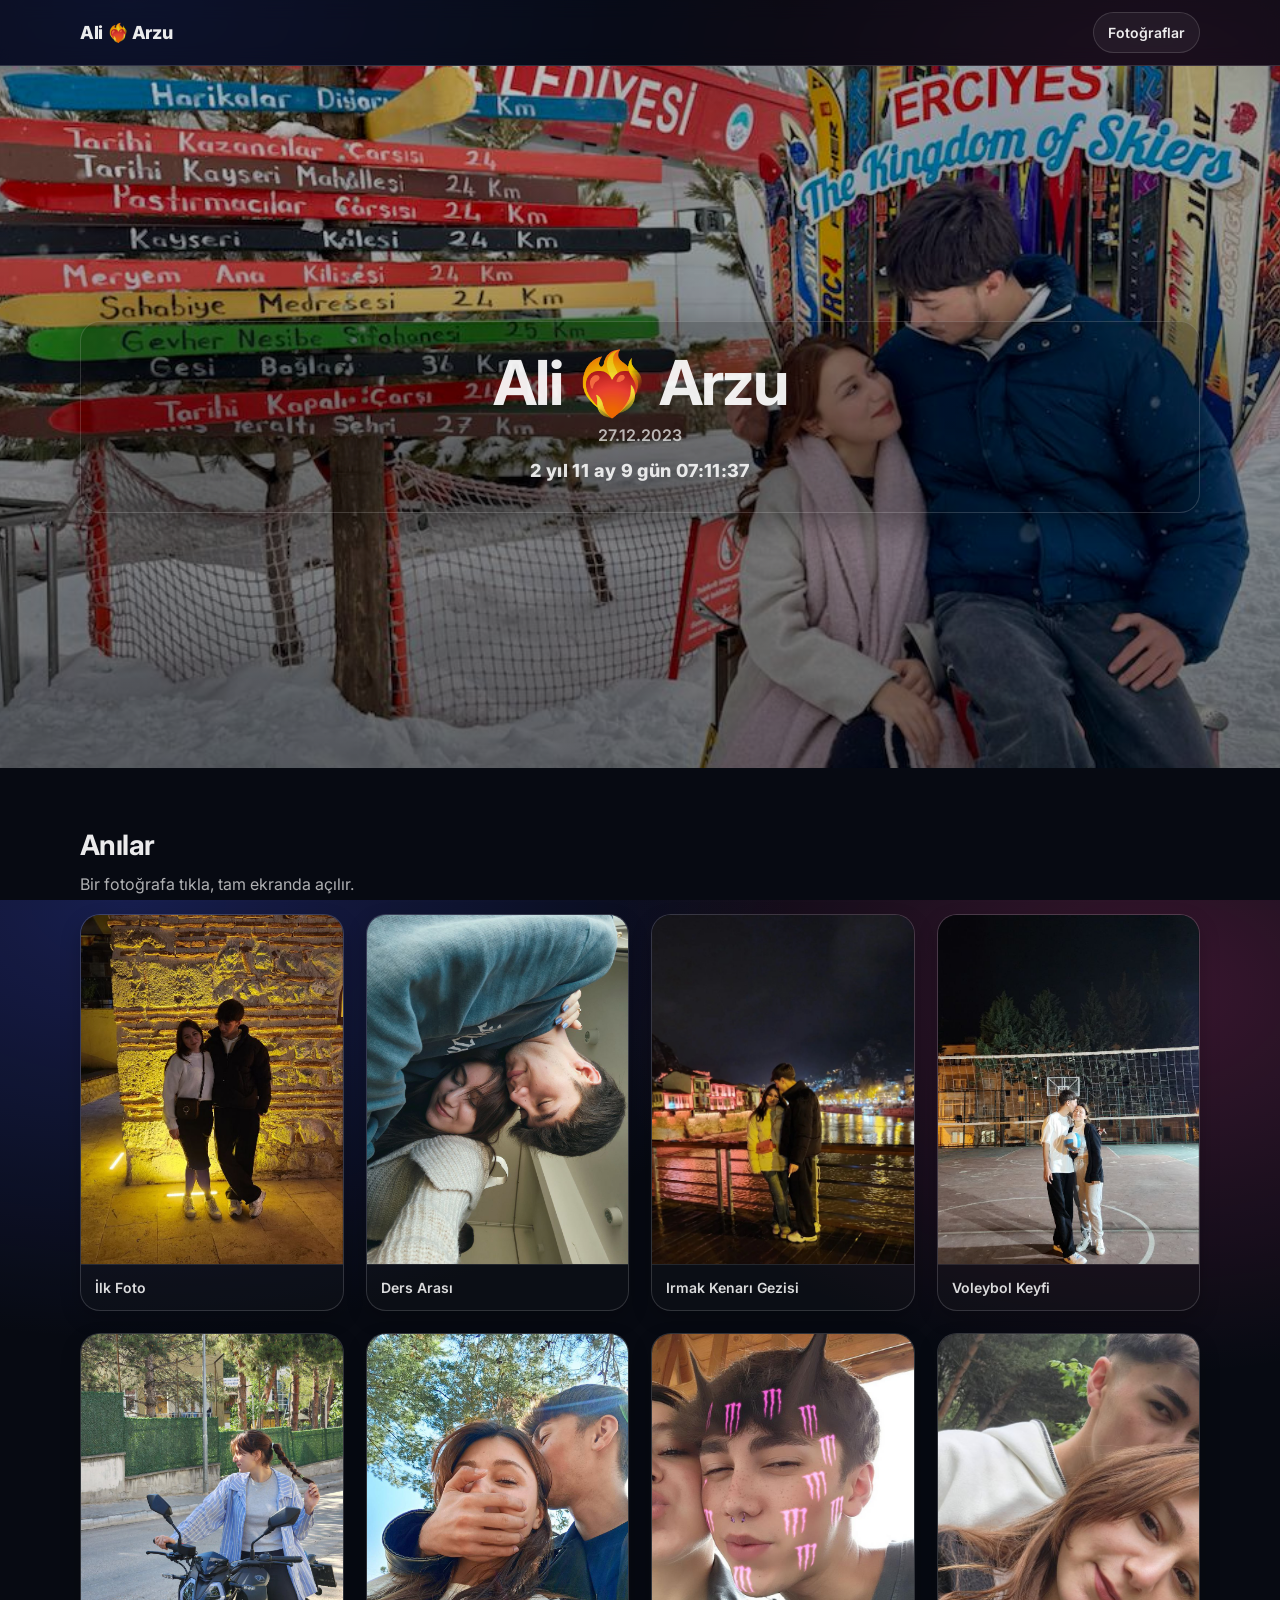
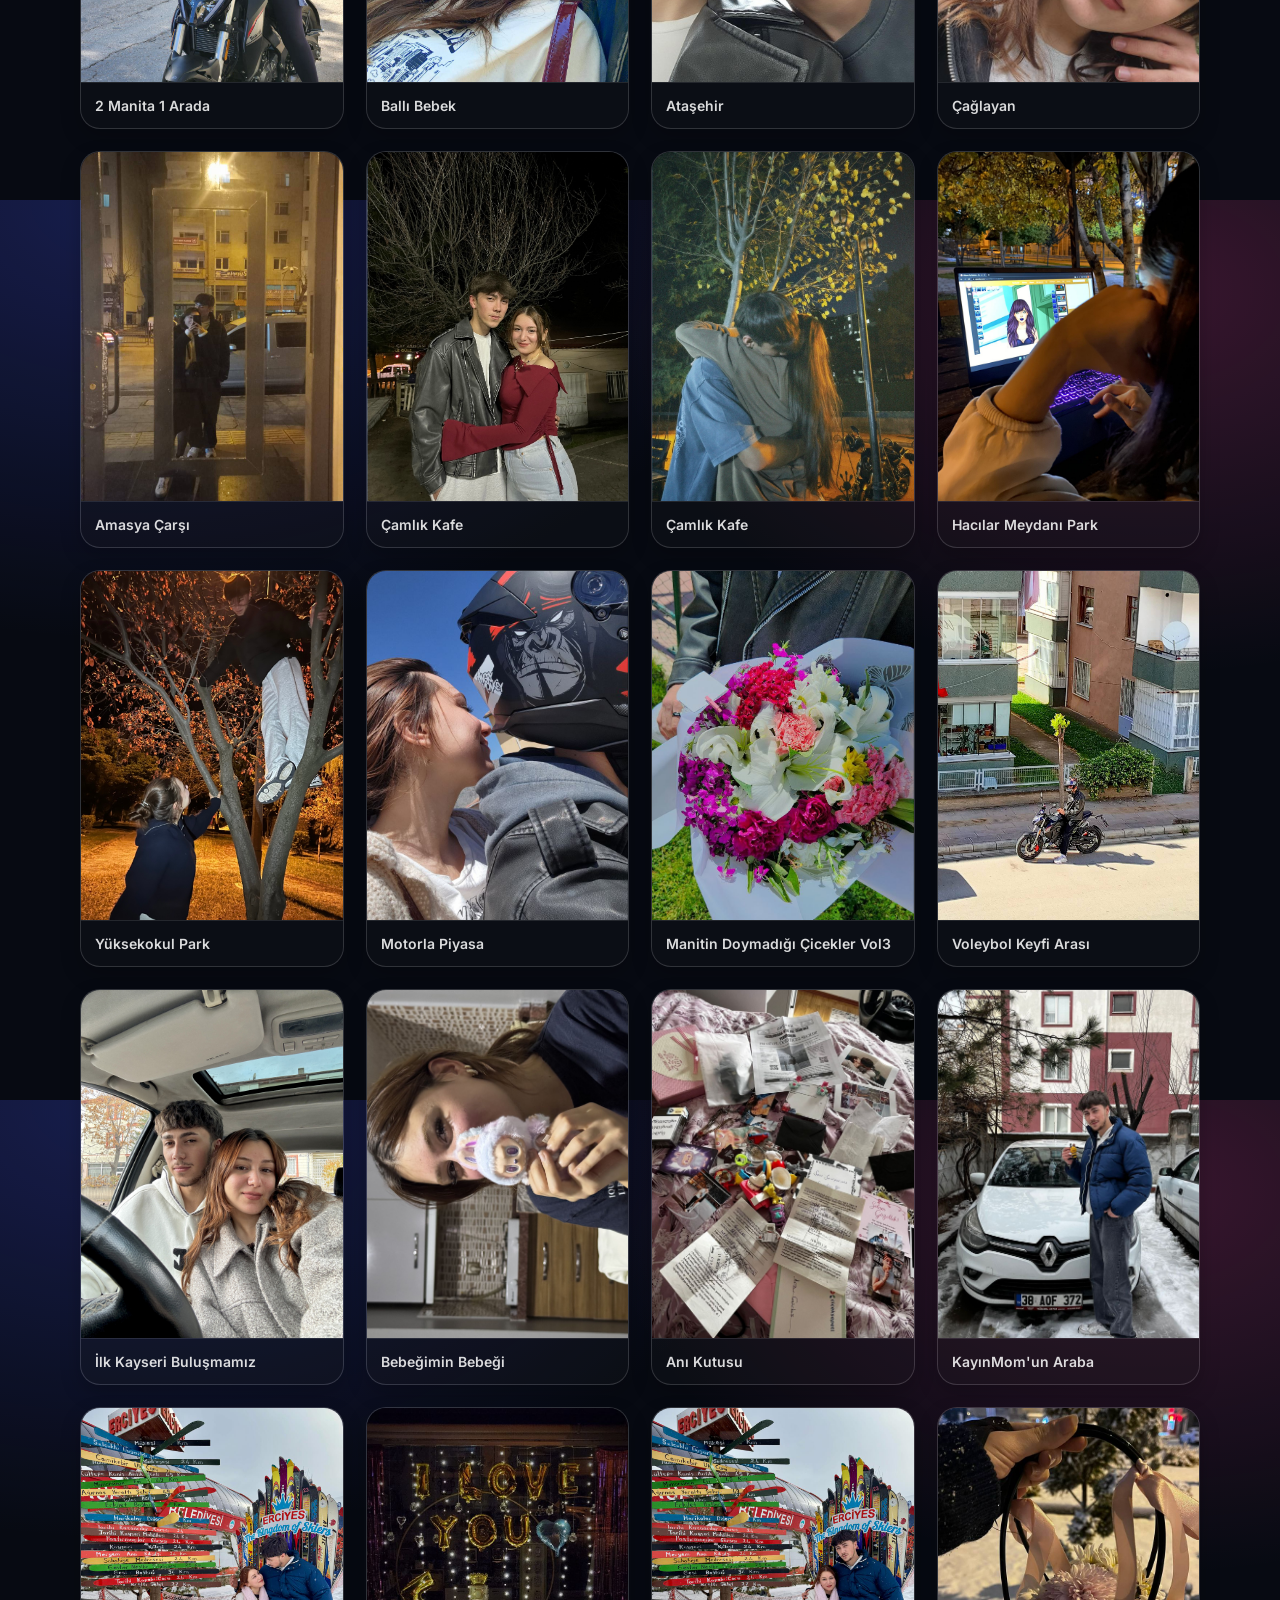
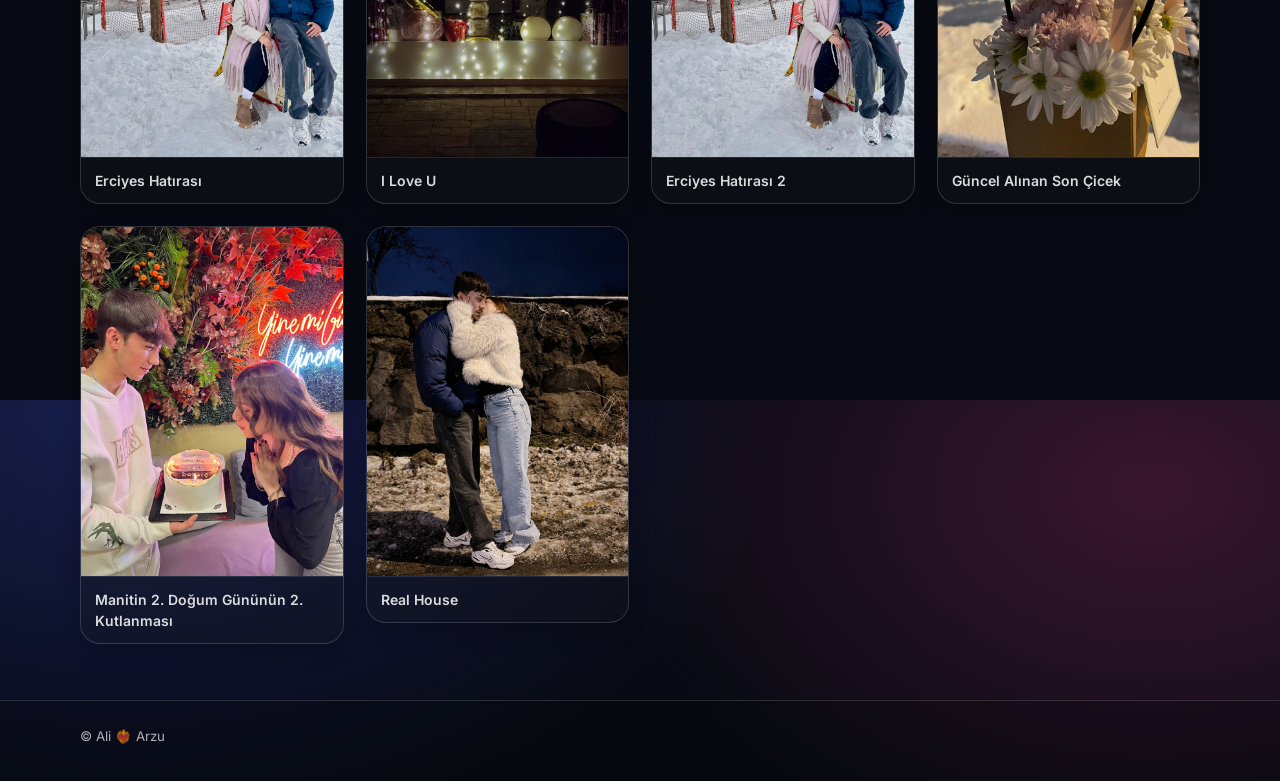
==== lara.html @ 317348fb "lara" ====
<!DOCTYPE html>
<html lang="tr">
<head>
  <meta charset="utf-8" />
  <meta name="viewport" content="width=device-width, initial-scale=1" />
  <title>Lara</title>

  <meta name="description" content="27.12.2023" />
  <meta property="og:title" content="Ali - Arzu" />
  <meta property="og:description" content="27.12.2023" />
  <meta property="og:image" content="images/photo_2026-01-2701.18.22.jpeg" />
  <meta property="og:url" content="aliarzu.github.io/lara" />
  <meta property="og:type" content="website" />
  <meta name="theme-color" content="#0b0f1a" />

  <link rel="preconnect" href="https://fonts.googleapis.com">
  <link rel="preconnect" href="https://fonts.gstatic.com" crossorigin>
  <link href="https://fonts.googleapis.com/css2?family=Inter:wght@400;600;800&display=swap" rel="stylesheet">
  <link rel="stylesheet" href="styles.css" />
</head>

<body>
  <header class="site-header">
    <div class="container header-inner">
      <div class="brand">Ali ❤️‍🔥 Arzu</div>
      <a class="chip" href="#gallery">Fotoğraflar</a>
    </div>
  </header>

  <main>
    <section class="hero" aria-label="Kapak">
      <div class="container hero-inner">
        <h1>Ali ❤️‍🔥 Arzu</h1>
        <p class="sub">27.12.2023</p>
        <p class="counter" id="loveCounter" aria-live="polite">Yükleniyor…</p>
      </div>
    </section>

    <section class="section" id="gallery" aria-label="Galeri">
      <div class="container">
        <h2 class="section-title">Anılar</h2>
        <p class="section-desc">Bir fotoğrafa tıkla, tam ekranda açılır.</p>

        <div class="grid" role="list">
          
        <a class="card" href="#img-1">
          <figure>
            <img loading="lazy" src="images/foto.jpg" alt="İlk Foto">
            <figcaption>İlk Foto</figcaption>
          </figure>
        </a>
        <a class="card" href="#img-2">
          <figure>
            <img loading="lazy" src="images/photo_2024-05-14_13-28-35.jpg" alt="Ders Arası">
            <figcaption>Ders Arası</figcaption>
          </figure>
        </a>
        <a class="card" href="#img-3">
          <figure>
            <img loading="lazy" src="images/1bbd7ca6-e773-4f83-bb7b-7fad1573589c.JPG" alt="Irmak Kenarı Gezisi">
            <figcaption>Irmak Kenarı Gezisi</figcaption>
          </figure>
        </a>
        <a class="card" href="#img-4">
          <figure>
            <img loading="lazy" src="images/photo_2024-05-14_13-28-33.jpg" alt="Voleybol Keyfi">
            <figcaption>Voleybol Keyfi</figcaption>
          </figure>
        </a>
        <a class="card" href="#img-5">
          <figure>
            <img loading="lazy" src="images/photo_2024-05-14_13-28-31.jpg" alt="2 Manita 1 Arada">
            <figcaption>2 Manita 1 Arada</figcaption>
          </figure>
        </a>
        <a class="card" href="#img-6">
          <figure>
            <img loading="lazy" src="images/photo_2026-01-2701.24.24.jpeg" alt="Foto 6">
            <figcaption>Ballı Bebek</figcaption>
          </figure>
        </a>
        <a class="card" href="#img-7">
          <figure>
            <img loading="lazy" src="images/photo_2024-05-14_13-28-32.jpg" alt="Ataşehir">
            <figcaption>Ataşehir</figcaption>
          </figure>
        </a>
        <a class="card" href="#img-8">
          <figure>
            <img loading="lazy" src="images/photo_2024-05-14_13-28-11.jpg" alt="Çağlayan">
            <figcaption>Çağlayan</figcaption>
          </figure>
        </a>
        <a class="card" href="#img-9">
          <figure>
            <img loading="lazy" src="images/photo_2026-01-2701.24.21.jpeg" alt="Amasya Çarşı">
            <figcaption>Amasya Çarşı</figcaption>
          </figure>
        </a>
        <a class="card" href="#img-10">
          <figure>
            <img loading="lazy" src="images/Adsztasarm-6.jpg" alt="Çamlık Kafe">
            <figcaption>Çamlık Kafe</figcaption>
          </figure>
        </a>
        <a class="card" href="#img-11">
          <figure>
            <img loading="lazy" src="images/Adsztasarm-10.jpg" alt="Çamlık Kafe">
            <figcaption>Çamlık Kafe</figcaption>
          </figure>
        </a>
        <a class="card" href="#img-12">
          <figure>
            <img loading="lazy" src="images/pc.JPEG" alt="Hacılar Meydanı Park">
            <figcaption>Hacılar Meydanı Park</figcaption>
          </figure>
        </a>
        <a class="card" href="#img-13">
          <figure>
            <img loading="lazy" src="images/Adsztasarm-7.jpg" alt="Yüksekokul Park">
            <figcaption>Yüksekokul Park</figcaption>
          </figure>
        </a>
        <a class="card" href="#img-14">
          <figure>
            <img loading="lazy" src="images/photo_2024-05-14_13-28-30.jpg" alt="Örnek Başlık">
            <figcaption>Motorla Piyasa</figcaption>
          </figure>
        </a>
        <a class="card" href="#img-15">
          <figure>
            <img loading="lazy" src="images/photo_2024-05-14_13-28-34.jpg" alt="Foto 15">
            <figcaption>Manitin Doymadığı Çicekler Vol3</figcaption>
          </figure>
        </a>
        <a class="card" href="#img-16">
          <figure>
            <img loading="lazy" src="images/photo_2026-01-2701.24.22.jpeg" alt="Voleybol Keyfi Arası">
            <figcaption>Voleybol Keyfi Arası</figcaption>
          </figure>
        </a>
        <a class="card" href="#img-17">
          <figure>
            <img loading="lazy" src="images/IMG_2072.jpg" alt="İlk Kayseri Buluşmamız">
            <figcaption>İlk Kayseri Buluşmamız</figcaption>
          </figure>
        </a>
        <a class="card" href="#img-18">
          <figure>
            <img loading="lazy" src="images/IMG_2048.JPG" alt="Bebeğimin Bebeği">
            <figcaption>Bebeğimin Bebeği</figcaption>
          </figure>
        </a>
        <a class="card" href="#img-19">
          <figure>
            <img loading="lazy" src="images/10db0e13-20ca-473f-ac7a-da6780565340.JPG" alt="Anı Kutusu">
            <figcaption>Anı Kutusu</figcaption>
          </figure>
        </a>
        <a class="card" href="#img-20">
          <figure>
            <img loading="lazy" src="images/e146c792-6b4b-4937-aebd-8774504af153.JPG" alt="KayınMom&amp;apos;un Araba">
            <figcaption>KayınMom&#x27;un Araba</figcaption>
          </figure>
        </a>
        <a class="card" href="#img-21">
          <figure>
            <img loading="lazy" src="images/photo_2026-01-2701.18.22.jpeg?rand=8415" alt="Erciyes Hatırası">
            <figcaption>Erciyes Hatırası</figcaption>
          </figure>
        </a>
        <a class="card" href="#img-22">
          <figure>
            <img loading="lazy" src="images/photo_2024-05-14_13-28-36.jpg" alt="I Love U">
            <figcaption>I Love U</figcaption>
          </figure>
        </a>
        <a class="card" href="#img-23">
          <figure>
            <img loading="lazy" src="images/photo_2026-01-2701.18.21.jpeg" alt="Erciyes Hatırası 2">
            <figcaption>Erciyes Hatırası 2</figcaption>
          </figure>
        </a>
        <a class="card" href="#img-24">
          <figure>
            <img loading="lazy" src="images/photo_2026-01-2701.24.23.jpeg" alt="Güncel Alınan Son Çicek">
            <figcaption>Güncel Alınan Son Çicek</figcaption>
          </figure>
        </a>
        <a class="card" href="#img-25">
          <figure>
            <img loading="lazy" src="images/Adsztasarm-2.jpg" alt="Foto 25">
            <figcaption>Manitin 2. Doğum Gününün 2. Kutlanması</figcaption>
          </figure>
        </a>
        <a class="card" href="#img-26">
          <figure>
            <img loading="lazy" src="images/B2C26645-D5EE-40F6-865F-FE67486F2714.PNG" alt="Real House">
            <figcaption>Real House</figcaption>
          </figure>
        </a>
        </div>
      </div>
    </section>

    
      <div class="lightbox" id="img-1" aria-label="İlk Foto">
        <a class="lightbox__backdrop" href="#gallery" aria-label="Kapat"></a>
        <div class="lightbox__content" role="dialog" aria-modal="true">
          <img src="images/foto.jpg" alt="İlk Foto">
          <div class="lightbox__meta">
            <div class="lightbox__title">İlk Foto</div>
            <a class="lightbox__close" href="#gallery" aria-label="Kapat">×</a>
          </div>
        </div>
      </div>
      <div class="lightbox" id="img-2" aria-label="Ders Arası">
        <a class="lightbox__backdrop" href="#gallery" aria-label="Kapat"></a>
        <div class="lightbox__content" role="dialog" aria-modal="true">
          <img src="images/photo_2024-05-14_13-28-35.jpg" alt="Ders Arası">
          <div class="lightbox__meta">
            <div class="lightbox__title">Ders Arası</div>
            <a class="lightbox__close" href="#gallery" aria-label="Kapat">×</a>
          </div>
        </div>
      </div>
      <div class="lightbox" id="img-3" aria-label="Irmak Kenarı Gezisi">
        <a class="lightbox__backdrop" href="#gallery" aria-label="Kapat"></a>
        <div class="lightbox__content" role="dialog" aria-modal="true">
          <img src="images/1bbd7ca6-e773-4f83-bb7b-7fad1573589c.JPG" alt="Irmak Kenarı Gezisi">
          <div class="lightbox__meta">
            <div class="lightbox__title">Irmak Kenarı Gezisi</div>
            <a class="lightbox__close" href="#gallery" aria-label="Kapat">×</a>
          </div>
        </div>
      </div>
      <div class="lightbox" id="img-4" aria-label="Voleybol Keyfi">
        <a class="lightbox__backdrop" href="#gallery" aria-label="Kapat"></a>
        <div class="lightbox__content" role="dialog" aria-modal="true">
          <img src="images/photo_2024-05-14_13-28-33.jpg" alt="Voleybol Keyfi">
          <div class="lightbox__meta">
            <div class="lightbox__title">Voleybol Keyfi</div>
            <a class="lightbox__close" href="#gallery" aria-label="Kapat">×</a>
          </div>
        </div>
      </div>
      <div class="lightbox" id="img-5" aria-label="2 Manita 1 Arada">
        <a class="lightbox__backdrop" href="#gallery" aria-label="Kapat"></a>
        <div class="lightbox__content" role="dialog" aria-modal="true">
          <img src="images/photo_2024-05-14_13-28-31.jpg" alt="2 Manita 1 Arada">
          <div class="lightbox__meta">
            <div class="lightbox__title">2 Manita 1 Arada</div>
            <a class="lightbox__close" href="#gallery" aria-label="Kapat">×</a>
          </div>
        </div>
      </div>
      <div class="lightbox" id="img-6" aria-label="Foto 6">
        <a class="lightbox__backdrop" href="#gallery" aria-label="Kapat"></a>
        <div class="lightbox__content" role="dialog" aria-modal="true">
          <img src="images/photo_2026-01-2701.24.24.jpeg" alt="Foto 6">
          <div class="lightbox__meta">
            <div class="lightbox__title">Foto 6</div>
            <a class="lightbox__close" href="#gallery" aria-label="Kapat">×</a>
          </div>
        </div>
      </div>
      <div class="lightbox" id="img-7" aria-label="Ataşehir">
        <a class="lightbox__backdrop" href="#gallery" aria-label="Kapat"></a>
        <div class="lightbox__content" role="dialog" aria-modal="true">
          <img src="images/photo_2024-05-14_13-28-32.jpg" alt="Ataşehir">
          <div class="lightbox__meta">
            <div class="lightbox__title">Ataşehir</div>
            <a class="lightbox__close" href="#gallery" aria-label="Kapat">×</a>
          </div>
        </div>
      </div>
      <div class="lightbox" id="img-8" aria-label="Çağlayan">
        <a class="lightbox__backdrop" href="#gallery" aria-label="Kapat"></a>
        <div class="lightbox__content" role="dialog" aria-modal="true">
          <img src="images/photo_2024-05-14_13-28-11.jpg" alt="Çağlayan">
          <div class="lightbox__meta">
            <div class="lightbox__title">Çağlayan</div>
            <a class="lightbox__close" href="#gallery" aria-label="Kapat">×</a>
          </div>
        </div>
      </div>
      <div class="lightbox" id="img-9" aria-label="Amasya Çarşı">
        <a class="lightbox__backdrop" href="#gallery" aria-label="Kapat"></a>
        <div class="lightbox__content" role="dialog" aria-modal="true">
          <img src="images/photo_2026-01-2701.24.21.jpeg" alt="Amasya Çarşı">
          <div class="lightbox__meta">
            <div class="lightbox__title">Amasya Çarşı</div>
            <a class="lightbox__close" href="#gallery" aria-label="Kapat">×</a>
          </div>
        </div>
      </div>
      <div class="lightbox" id="img-10" aria-label="Çamlık Kafe">
        <a class="lightbox__backdrop" href="#gallery" aria-label="Kapat"></a>
        <div class="lightbox__content" role="dialog" aria-modal="true">
          <img src="images/Adsztasarm-6.jpg" alt="Çamlık Kafe">
          <div class="lightbox__meta">
            <div class="lightbox__title">Çamlık Kafe</div>
            <a class="lightbox__close" href="#gallery" aria-label="Kapat">×</a>
          </div>
        </div>
      </div>
      <div class="lightbox" id="img-11" aria-label="Çamlık Kafe">
        <a class="lightbox__backdrop" href="#gallery" aria-label="Kapat"></a>
        <div class="lightbox__content" role="dialog" aria-modal="true">
          <img src="images/Adsztasarm-10.jpg" alt="Çamlık Kafe">
          <div class="lightbox__meta">
            <div class="lightbox__title">Çamlık Kafe</div>
            <a class="lightbox__close" href="#gallery" aria-label="Kapat">×</a>
          </div>
        </div>
      </div>
      <div class="lightbox" id="img-12" aria-label="Hacılar Meydanı Park">
        <a class="lightbox__backdrop" href="#gallery" aria-label="Kapat"></a>
        <div class="lightbox__content" role="dialog" aria-modal="true">
          <img src="images/pc.JPEG" alt="Hacılar Meydanı Park">
          <div class="lightbox__meta">
            <div class="lightbox__title">Hacılar Meydanı Park</div>
            <a class="lightbox__close" href="#gallery" aria-label="Kapat">×</a>
          </div>
        </div>
      </div>
      <div class="lightbox" id="img-13" aria-label="Yüksekokul Park">
        <a class="lightbox__backdrop" href="#gallery" aria-label="Kapat"></a>
        <div class="lightbox__content" role="dialog" aria-modal="true">
          <img src="images/Adsztasarm-7.jpg" alt="Yüksekokul Park">
          <div class="lightbox__meta">
            <div class="lightbox__title">Yüksekokul Park</div>
            <a class="lightbox__close" href="#gallery" aria-label="Kapat">×</a>
          </div>
        </div>
      </div>
      <div class="lightbox" id="img-14" aria-label="Örnek Başlık">
        <a class="lightbox__backdrop" href="#gallery" aria-label="Kapat"></a>
        <div class="lightbox__content" role="dialog" aria-modal="true">
          <img src="images/photo_2024-05-14_13-28-30.jpg" alt="Örnek Başlık">
          <div class="lightbox__meta">
            <div class="lightbox__title">Örnek Başlık</div>
            <a class="lightbox__close" href="#gallery" aria-label="Kapat">×</a>
          </div>
        </div>
      </div>
      <div class="lightbox" id="img-15" aria-label="Foto 15">
        <a class="lightbox__backdrop" href="#gallery" aria-label="Kapat"></a>
        <div class="lightbox__content" role="dialog" aria-modal="true">
          <img src="images/photo_2024-05-14_13-28-34.jpg" alt="Foto 15">
          <div class="lightbox__meta">
            <div class="lightbox__title">Foto 15</div>
            <a class="lightbox__close" href="#gallery" aria-label="Kapat">×</a>
          </div>
        </div>
      </div>
      <div class="lightbox" id="img-16" aria-label="Voleybol Keyfi Arası">
        <a class="lightbox__backdrop" href="#gallery" aria-label="Kapat"></a>
        <div class="lightbox__content" role="dialog" aria-modal="true">
          <img src="images/photo_2026-01-2701.24.22.jpeg" alt="Voleybol Keyfi Arası">
          <div class="lightbox__meta">
            <div class="lightbox__title">Voleybol Keyfi Arası</div>
            <a class="lightbox__close" href="#gallery" aria-label="Kapat">×</a>
          </div>
        </div>
      </div>
      <div class="lightbox" id="img-17" aria-label="İlk Kayseri Buluşmamız">
        <a class="lightbox__backdrop" href="#gallery" aria-label="Kapat"></a>
        <div class="lightbox__content" role="dialog" aria-modal="true">
          <img src="images/IMG_2072.jpg" alt="İlk Kayseri Buluşmamız">
          <div class="lightbox__meta">
            <div class="lightbox__title">İlk Kayseri Buluşmamız</div>
            <a class="lightbox__close" href="#gallery" aria-label="Kapat">×</a>
          </div>
        </div>
      </div>
      <div class="lightbox" id="img-18" aria-label="Bebeğimin Bebeği">
        <a class="lightbox__backdrop" href="#gallery" aria-label="Kapat"></a>
        <div class="lightbox__content" role="dialog" aria-modal="true">
          <img src="images/IMG_2048.JPG" alt="Bebeğimin Bebeği">
          <div class="lightbox__meta">
            <div class="lightbox__title">Bebeğimin Bebeği</div>
            <a class="lightbox__close" href="#gallery" aria-label="Kapat">×</a>
          </div>
        </div>
      </div>
      <div class="lightbox" id="img-19" aria-label="Anı Kutusu">
        <a class="lightbox__backdrop" href="#gallery" aria-label="Kapat"></a>
        <div class="lightbox__content" role="dialog" aria-modal="true">
          <img src="images/10db0e13-20ca-473f-ac7a-da6780565340.JPG" alt="Anı Kutusu">
          <div class="lightbox__meta">
            <div class="lightbox__title">Anı Kutusu</div>
            <a class="lightbox__close" href="#gallery" aria-label="Kapat">×</a>
          </div>
        </div>
      </div>
      <div class="lightbox" id="img-20" aria-label="KayınMom&#x27;un Araba">
        <a class="lightbox__backdrop" href="#gallery" aria-label="Kapat"></a>
        <div class="lightbox__content" role="dialog" aria-modal="true">
          <img src="images/e146c792-6b4b-4937-aebd-8774504af153.JPG" alt="KayınMom&amp;apos;un Araba">
          <div class="lightbox__meta">
            <div class="lightbox__title">KayınMom&#x27;un Araba</div>
            <a class="lightbox__close" href="#gallery" aria-label="Kapat">×</a>
          </div>
        </div>
      </div>
      <div class="lightbox" id="img-21" aria-label="Erciyes Hatırası">
        <a class="lightbox__backdrop" href="#gallery" aria-label="Kapat"></a>
        <div class="lightbox__content" role="dialog" aria-modal="true">
          <img src="images/photo_2026-01-2701.18.22.jpeg?rand=8415" alt="Erciyes Hatırası">
          <div class="lightbox__meta">
            <div class="lightbox__title">Erciyes Hatırası</div>
            <a class="lightbox__close" href="#gallery" aria-label="Kapat">×</a>
          </div>
        </div>
      </div>
      <div class="lightbox" id="img-22" aria-label="I Love U">
        <a class="lightbox__backdrop" href="#gallery" aria-label="Kapat"></a>
        <div class="lightbox__content" role="dialog" aria-modal="true">
          <img src="images/photo_2024-05-14_13-28-36.jpg" alt="I Love U">
          <div class="lightbox__meta">
            <div class="lightbox__title">I Love U</div>
            <a class="lightbox__close" href="#gallery" aria-label="Kapat">×</a>
          </div>
        </div>
      </div>
      <div class="lightbox" id="img-23" aria-label="Erciyes Hatırası 2">
        <a class="lightbox__backdrop" href="#gallery" aria-label="Kapat"></a>
        <div class="lightbox__content" role="dialog" aria-modal="true">
          <img src="images/photo_2026-01-2701.18.21.jpeg" alt="Erciyes Hatırası 2">
          <div class="lightbox__meta">
            <div class="lightbox__title">Erciyes Hatırası 2</div>
            <a class="lightbox__close" href="#gallery" aria-label="Kapat">×</a>
          </div>
        </div>
      </div>
      <div class="lightbox" id="img-24" aria-label="Güncel Alınan Son Çicek">
        <a class="lightbox__backdrop" href="#gallery" aria-label="Kapat"></a>
        <div class="lightbox__content" role="dialog" aria-modal="true">
          <img src="images/photo_2026-01-2701.24.23.jpeg" alt="Güncel Alınan Son Çicek">
          <div class="lightbox__meta">
            <div class="lightbox__title">Güncel Alınan Son Çicek</div>
            <a class="lightbox__close" href="#gallery" aria-label="Kapat">×</a>
          </div>
        </div>
      </div>
      <div class="lightbox" id="img-25" aria-label="Foto 25">
        <a class="lightbox__backdrop" href="#gallery" aria-label="Kapat"></a>
        <div class="lightbox__content" role="dialog" aria-modal="true">
          <img src="images/Adsztasarm-2.jpg" alt="Foto 25">
          <div class="lightbox__meta">
            <div class="lightbox__title">Foto 25</div>
            <a class="lightbox__close" href="#gallery" aria-label="Kapat">×</a>
          </div>
        </div>
      </div>
      <div class="lightbox" id="img-26" aria-label="Real House">
        <a class="lightbox__backdrop" href="#gallery" aria-label="Kapat"></a>
        <div class="lightbox__content" role="dialog" aria-modal="true">
          <img src="images/B2C26645-D5EE-40F6-865F-FE67486F2714.PNG" alt="Real House">
          <div class="lightbox__meta">
            <div class="lightbox__title">Real House</div>
            <a class="lightbox__close" href="#gallery" aria-label="Kapat">×</a>
          </div>
        </div>
      </div>
  </main>

  <footer class="site-footer">
    <div class="container">
      <small>© Ali ❤️‍🔥 Arzu</small>
    </div>
  </footer>

  <script>
    (function(){
      // Başlangıç: 27.12.2023 00:00:00 (yerel saat)
      const start = new Date(2023, 11, 27, 0, 0, 0);

      function pad2(n){ return String(n).padStart(2, '0'); }

      // Takvim mantığıyla: yıl/ay/gün + kalan süre (saat/dk/sn)
      function diffCalendar(from, to){
        let years = to.getFullYear() - from.getFullYear();
        let months = to.getMonth() - from.getMonth();
        let days = to.getDate() - from.getDate();

        if (days < 0) {
          months -= 1;
          const daysInPrevMonth = new Date(to.getFullYear(), to.getMonth(), 0).getDate();
          days += daysInPrevMonth;
        }
        if (months < 0) {
          years -= 1;
          months += 12;
        }

        // Yıl/ay/gün eklendikten sonra kalan saat/dk/sn
        const anchor = new Date(from);
        anchor.setFullYear(anchor.getFullYear() + years);
        anchor.setMonth(anchor.getMonth() + months);
        anchor.setDate(anchor.getDate() + days);

        let ms = to - anchor;
        if (ms < 0) ms = 0;

        const totalSeconds = Math.floor(ms / 1000);
        const hours = Math.floor(totalSeconds / 3600);
        const minutes = Math.floor((totalSeconds % 3600) / 60);
        const seconds = totalSeconds % 60;

        return { years, months, days, hours, minutes, seconds };
      }

      function update(){
        const now = new Date();
        const d = diffCalendar(start, now);
        const el = document.getElementById('loveCounter');
        if (!el) return;

        el.textContent = `${d.years} yıl ${d.months} ay ${d.days} gün ${pad2(d.hours)}:${pad2(d.minutes)}:${pad2(d.seconds)}`;
      }

      update();
      setInterval(update, 1000);
    })();
  </script>
</body>
</html>
---- styles.css ----
/* =========================================================
   Clean responsive CSS (Nicepage bağımsız)
   ---------------------------------------------------------
   - Fluid typography via clamp()
   - Auto-fit responsive grid
   - CSS-only lightbox using :target
   - No fixed heights; no overflow issues
   ========================================================= */

:root{
  --bg: #070a12;
  --panel: rgba(255,255,255,0.06);
  --panel-2: rgba(255,255,255,0.10);
  --text: rgba(255,255,255,0.92);
  --muted: rgba(255,255,255,0.68);
  --border: rgba(255,255,255,0.14);
  --shadow: 0 10px 30px rgba(0,0,0,0.35);
  --radius: 20px;
  --container: 1120px;
  --gap: clamp(12px, 2vw, 22px);
}

*{ box-sizing: border-box; }
html, body{ height: 100%; }
body{
  margin: 0;
  font-family: Inter, system-ui, -apple-system, Segoe UI, Roboto, Arial, sans-serif;
  background: radial-gradient(1200px 800px at 10% 0%, rgba(72, 88, 255, 0.25), transparent 55%),
              radial-gradient(1000px 700px at 90% 10%, rgba(255, 72, 160, 0.20), transparent 55%),
              var(--bg);
  color: var(--text);
  line-height: 1.5;
  -webkit-font-smoothing: antialiased;
  -moz-osx-font-smoothing: grayscale;
}

img{ max-width: 100%; display: block; }

a{ color: inherit; text-decoration: none; }
a:focus{ outline: 2px solid rgba(255,255,255,0.35); outline-offset: 3px; border-radius: 10px; }

.container{
  width: min(var(--container), calc(100% - 2 * var(--gap)));
  margin-inline: auto;
}

/* Header */
.site-header{
  position: sticky;
  top: 0;
  z-index: 50;
  backdrop-filter: blur(10px);
  background: rgba(7,10,18,0.55);
  border-bottom: 1px solid var(--border);
}

.header-inner{
  display: flex;
  align-items: center;
  justify-content: space-between;
  gap: 12px;
  padding: 12px 0;
}

.brand{
  font-weight: 800;
  letter-spacing: -0.02em;
  font-size: clamp(16px, 2vw, 18px);
}

.chip{
  display: inline-flex;
  align-items: center;
  justify-content: center;
  padding: 9px 14px;
  border: 1px solid var(--border);
  background: rgba(255,255,255,0.05);
  border-radius: 999px;
  font-weight: 600;
  font-size: 14px;
  transition: transform .12s ease, background .12s ease;
}
.chip:hover{ transform: translateY(-1px); background: rgba(255,255,255,0.08); }

/* Hero */
.hero{
  padding: clamp(48px, 8vw, 96px) 0;
  min-height: min(78vh, 760px);
  display: grid;
  align-items: center;
  position: relative;
  overflow: hidden;
}

.hero::before{
  content: "";
  position: absolute;
  inset: 0;
  background:
    linear-gradient(180deg, rgba(0,0,0,0.20), rgba(0,0,0,0.55)),
    url("images/photo_2026-01-2701.18.22.jpeg");
  background-size: cover;
  background-position: center;
  transform: scale(1.02);
  filter: saturate(1.05);
}

.hero-inner{
  position: relative;
  z-index: 1;
  padding: clamp(18px, 2.8vw, 28px);
  border: 1px solid rgba(255,255,255,0.16);
  background: rgba(0,0,0,0.22);
  border-radius: var(--radius);
  box-shadow: var(--shadow);
}

.hero h1{
  margin: 0 0 8px;
  font-size: clamp(34px, 5vw, 62px);
  line-height: 1.05;
  letter-spacing: -0.03em;
  text-align: center;
}

.sub{
  margin: 0;
  text-align: center;
  color: var(--muted);
  font-weight: 600;
  font-size: clamp(14px, 1.8vw, 16px);
}

.counter{
  margin: 10px 0 0;
  text-align: center;
  color: rgba(255,255,255,0.86);
  font-weight: 800;
  letter-spacing: 0.02em;
  font-size: clamp(14px, 2vw, 18px);
}

/* Sections */
.section{
  padding: clamp(24px, 5vw, 56px) 0;
}

.section-title{
  margin: 0 0 6px;
  font-size: clamp(20px, 3vw, 28px);
  letter-spacing: -0.02em;
}

.section-desc{
  margin: 0 0 18px;
  color: var(--muted);
}

/* Responsive grid gallery */
.grid{
  display: grid;
  gap: var(--gap);
  grid-template-columns: repeat(auto-fit, minmax(220px, 1fr));
}

.card figure{
  margin: 0;
  border-radius: var(--radius);
  overflow: hidden;
  border: 1px solid var(--border);
  background: rgba(255,255,255,0.03);
  box-shadow: 0 8px 20px rgba(0,0,0,0.22);
  transition: transform .12s ease, border-color .12s ease, background .12s ease;
}

.card:hover figure{
  transform: translateY(-2px);
  border-color: rgba(255,255,255,0.22);
  background: rgba(255,255,255,0.05);
}

.card img{
  width: 100%;
  aspect-ratio: 3 / 4;
  object-fit: cover;
  object-position: center;
}

.card figcaption{
  padding: 12px 14px;
  color: rgba(255,255,255,0.85);
  font-weight: 600;
  font-size: 14px;
  border-top: 1px solid rgba(255,255,255,0.10);
  background: rgba(0,0,0,0.18);
}

/* Lightbox (CSS-only, :target) */
.lightbox{
  position: fixed;
  inset: 0;
  display: none;
  z-index: 100;
}

.lightbox:target{
  display: grid;
  place-items: center;
}

.lightbox__backdrop{
  position: absolute;
  inset: 0;
  background: rgba(0,0,0,0.78);
}

.lightbox__content{
  position: relative;
  width: min(1100px, calc(100% - 2 * var(--gap)));
  max-height: calc(100vh - 2 * var(--gap));
  border-radius: var(--radius);
  overflow: hidden;
  border: 1px solid rgba(255,255,255,0.18);
  background: rgba(10,12,20,0.72);
  box-shadow: 0 20px 60px rgba(0,0,0,0.5);
  backdrop-filter: blur(10px);
}

.lightbox__content img{
  width: 100%;
  height: min(78vh, 760px);
  object-fit: contain;
  background: rgba(0,0,0,0.35);
}

.lightbox__meta{
  display: flex;
  align-items: center;
  justify-content: space-between;
  gap: 12px;
  padding: 12px 14px;
  border-top: 1px solid rgba(255,255,255,0.12);
}

.lightbox__title{
  font-weight: 700;
  color: rgba(255,255,255,0.9);
  font-size: 14px;
  overflow: hidden;
  text-overflow: ellipsis;
  white-space: nowrap;
}

.lightbox__close{
  width: 36px;
  height: 36px;
  display: inline-grid;
  place-items: center;
  border-radius: 12px;
  border: 1px solid rgba(255,255,255,0.16);
  background: rgba(255,255,255,0.06);
  font-size: 22px;
  line-height: 1;
}

/* Footer */
.site-footer{
  padding: 22px 0 34px;
  border-top: 1px solid var(--border);
  background: rgba(0,0,0,0.18);
  color: var(--muted);
}

/* Small phones tweaks */
@media (max-width: 420px){
  .card img{ aspect-ratio: 4 / 5; }
  .chip{ padding: 8px 12px; }
}
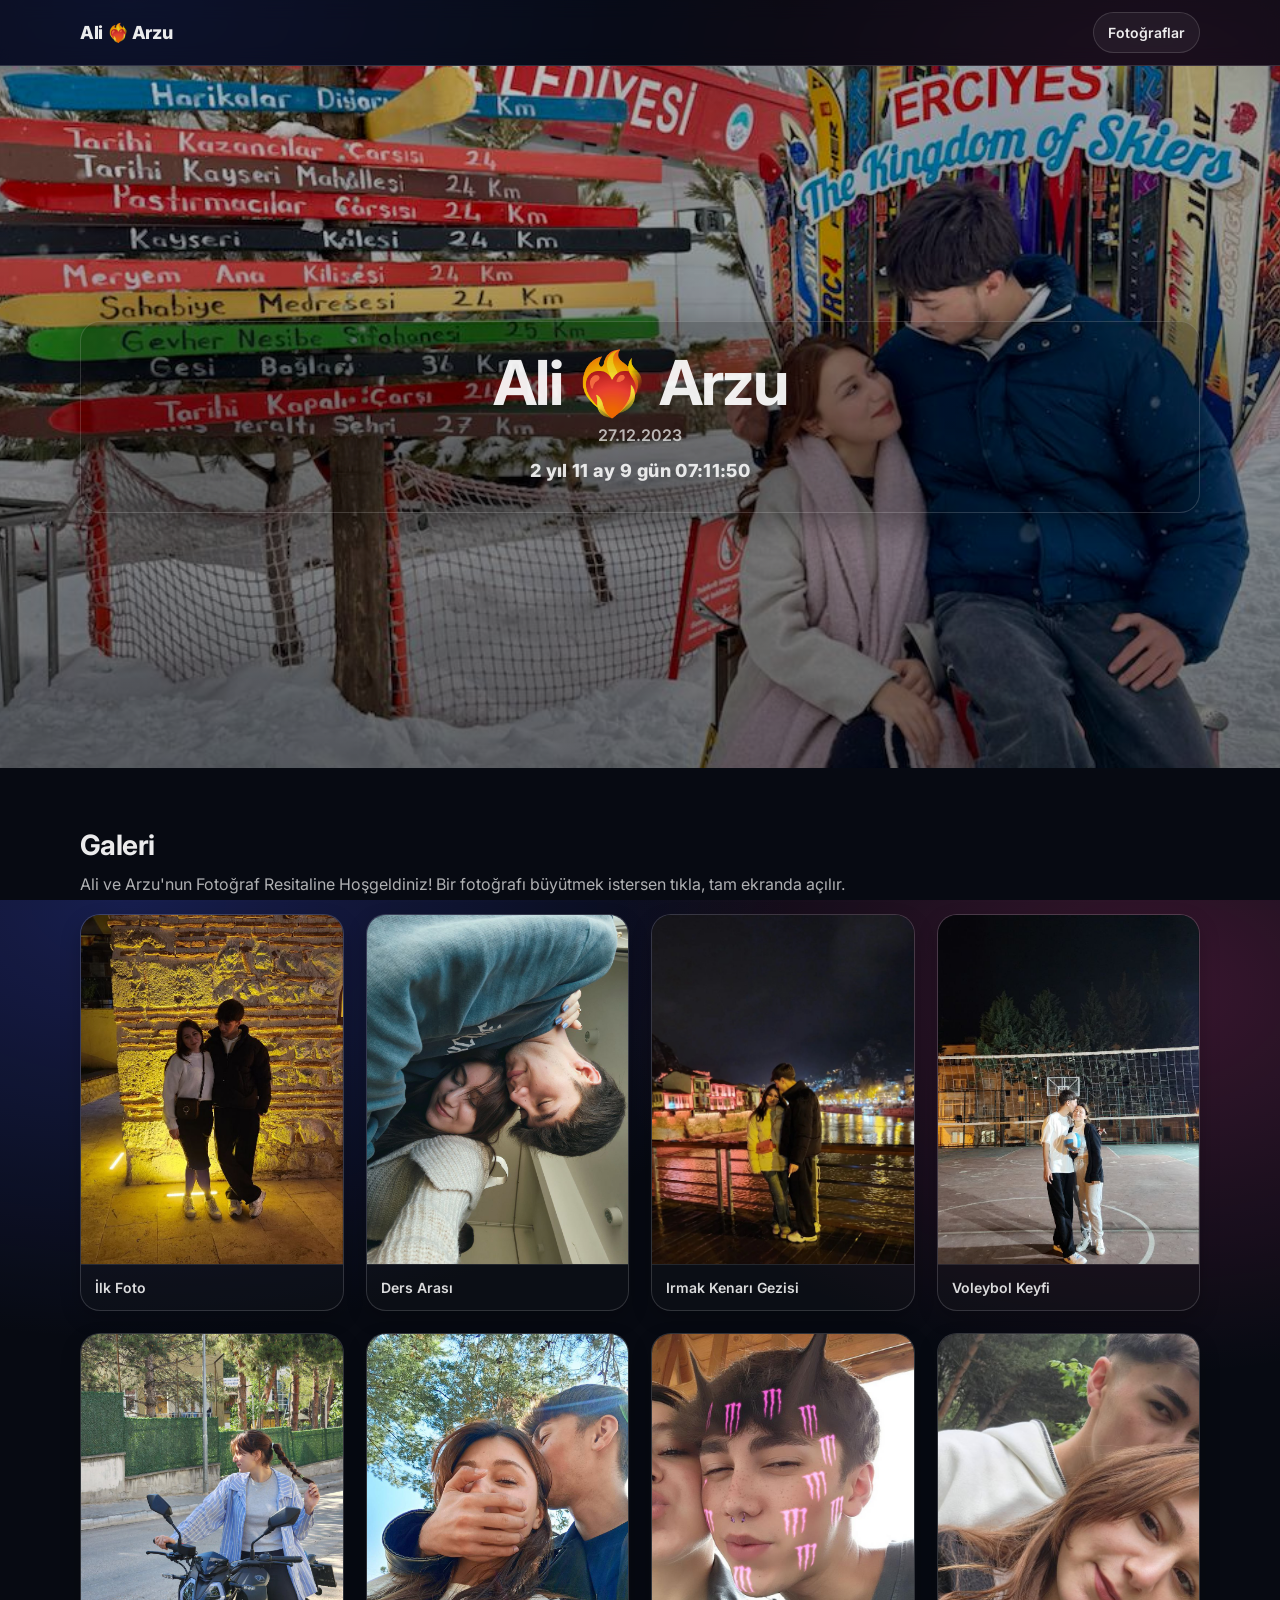
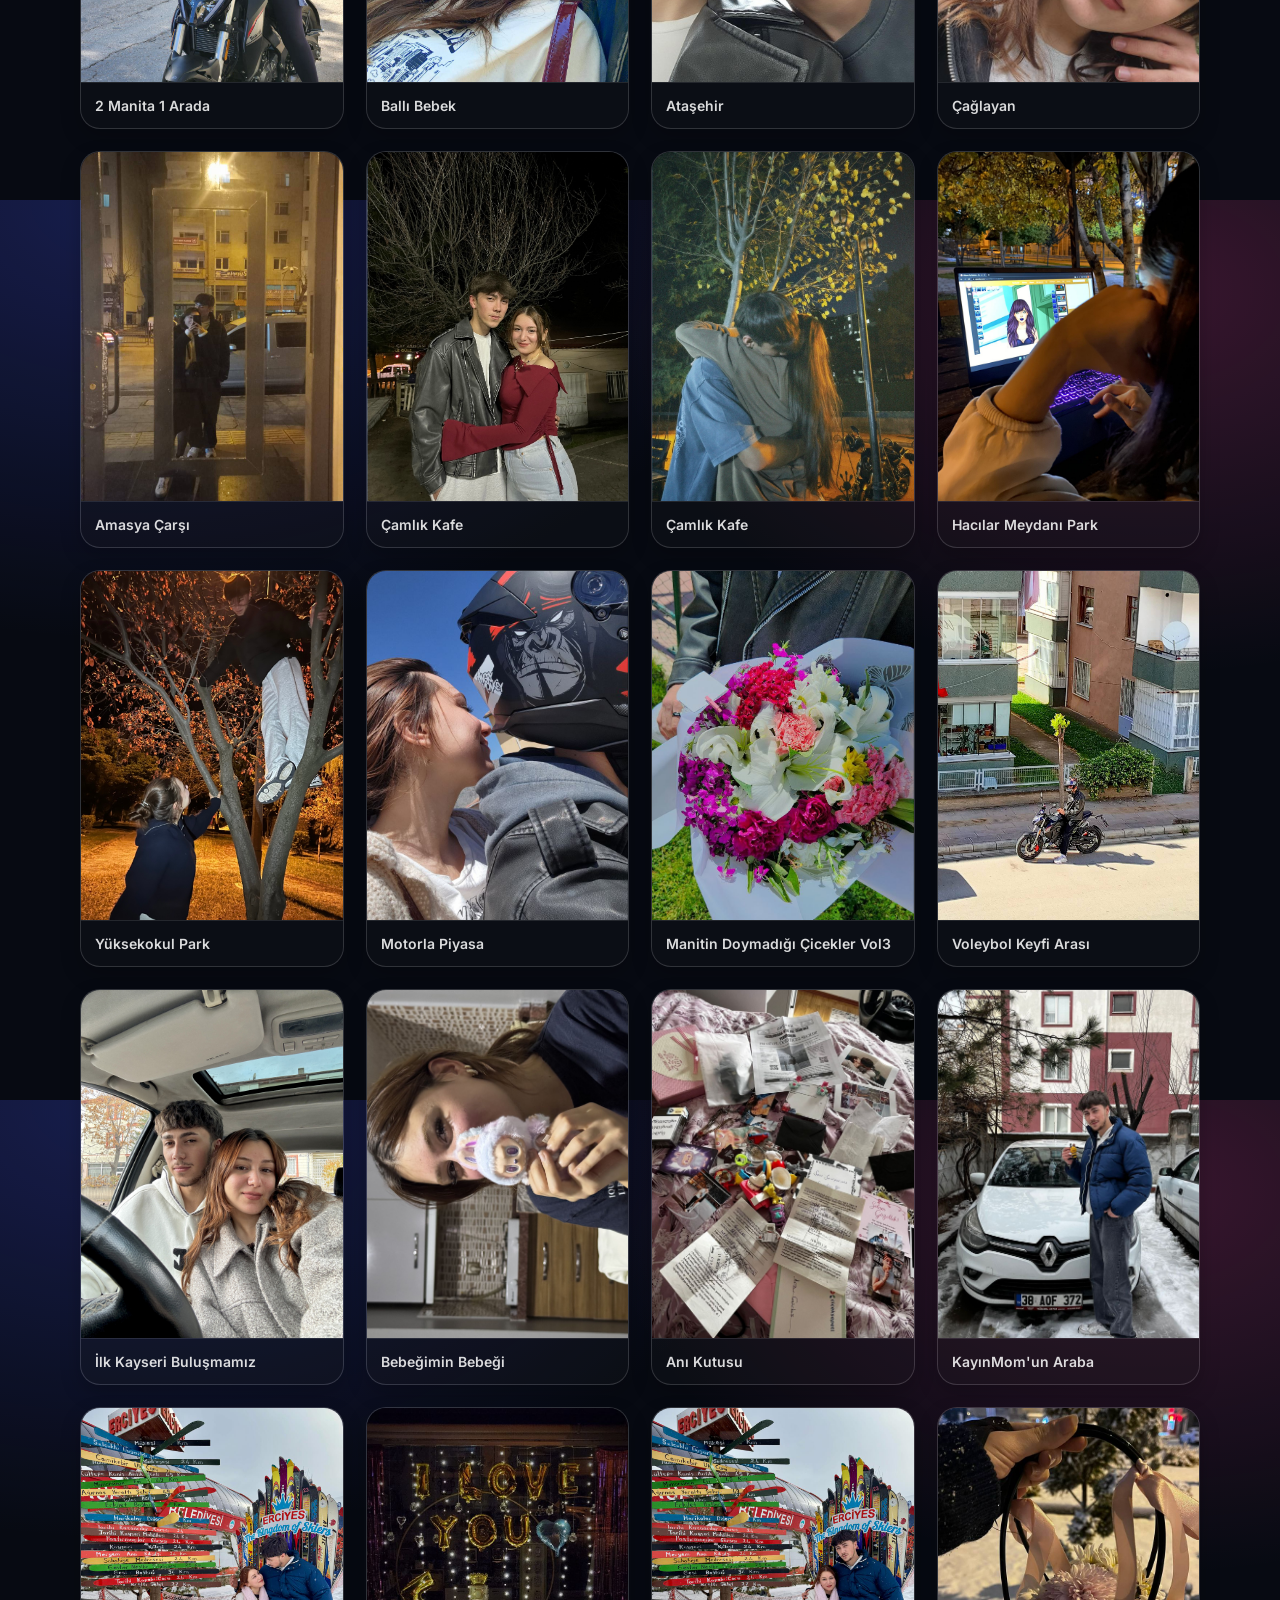
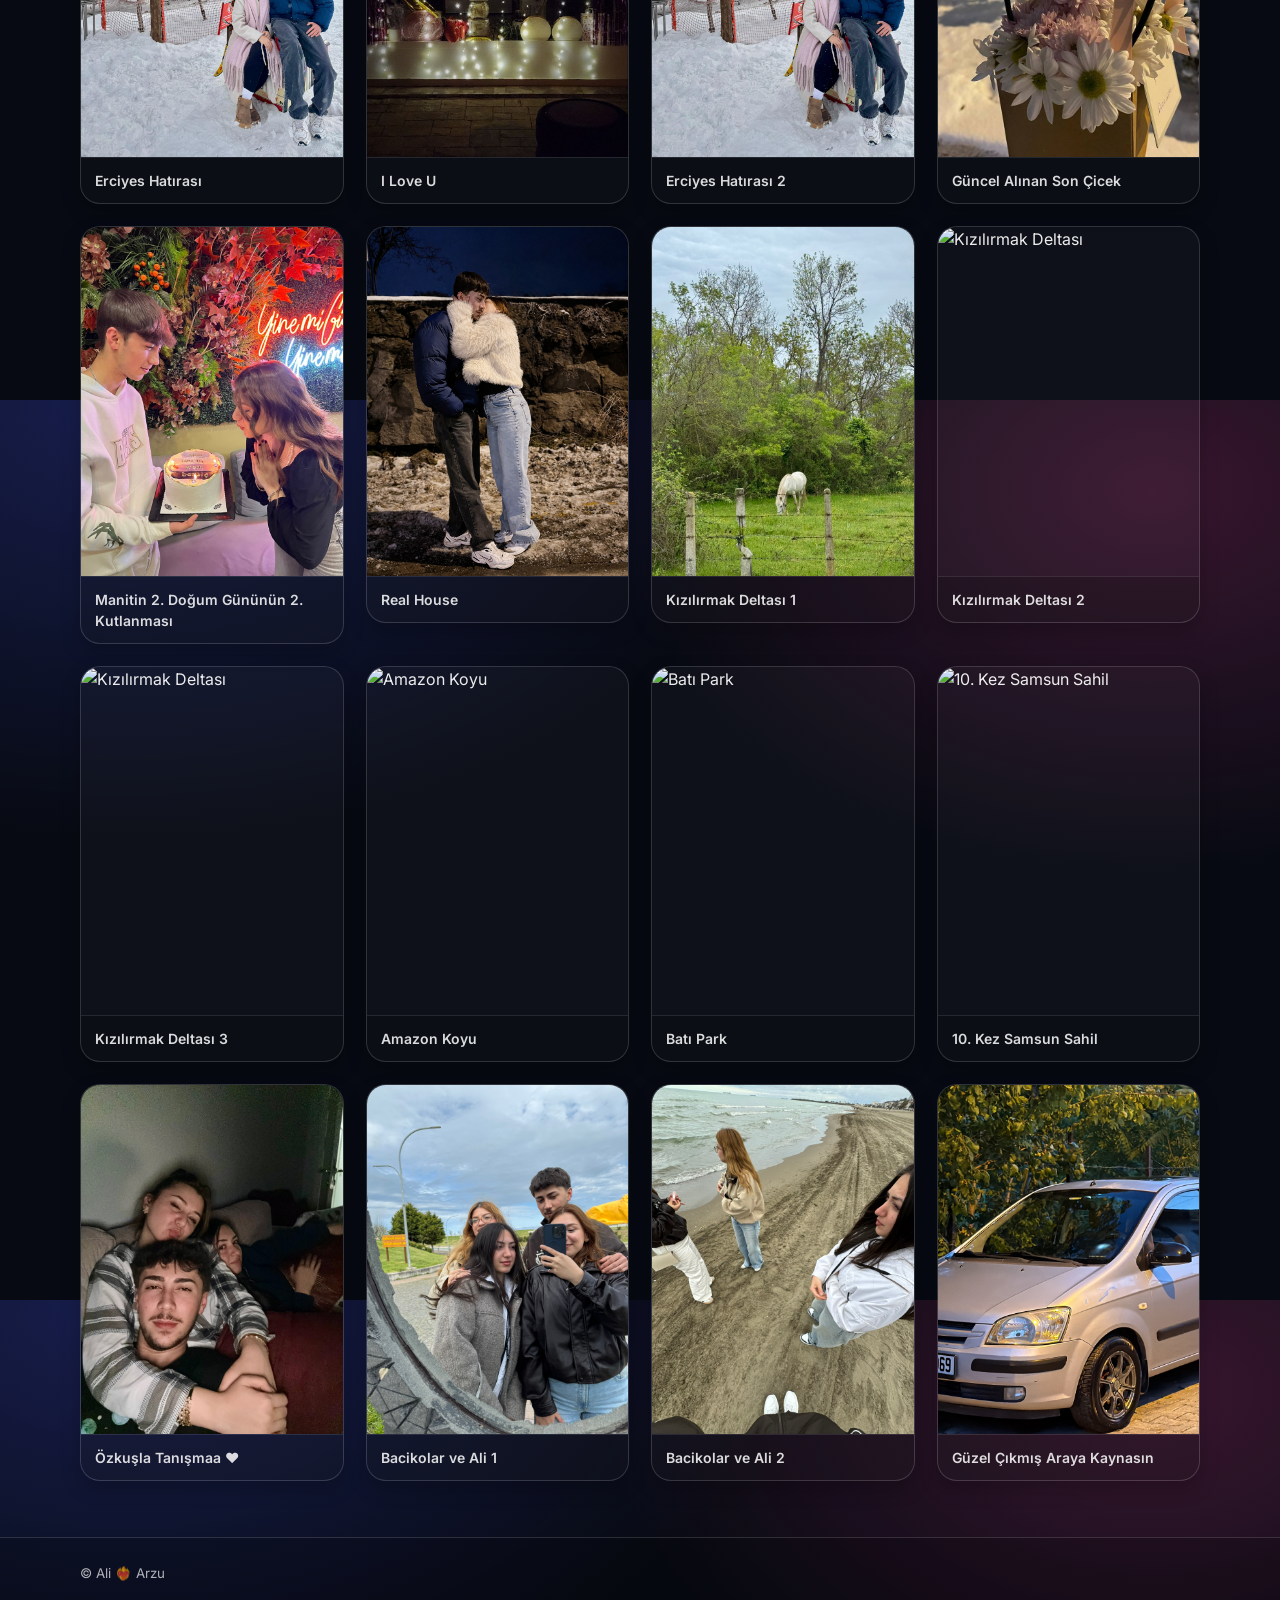
==== commit f5fac4b6: "Restore" ====
--- a/lara.html
+++ b/lara.html
@@ -38,8 +38,8 @@
 
     <section class="section" id="gallery" aria-label="Galeri">
       <div class="container">
-        <h2 class="section-title">Anılar</h2>
-        <p class="section-desc">Bir fotoğrafa tıkla, tam ekranda açılır.</p>
+        <h1 class="section-title">Galeri</h1>
+        <p class="section-desc">Ali ve Arzu'nun Fotoğraf Resitaline Hoşgeldiniz! Bir fotoğrafı büyütmek istersen tıkla, tam ekranda açılır.</p>
 
         <div class="grid" role="list">
           
@@ -199,6 +199,67 @@
             <figcaption>Real House</figcaption>
           </figure>
         </a>
+        <a class="card" href="#img-27">
+          <figure>
+            <img loading="lazy" src="images/at.JPEG" alt="Kızılırmak Deltası">
+            <figcaption>Kızılırmak Deltası 1</figcaption>
+          </figure>
+        </a>
+        <a class="card" href="#img-28">
+          <figure>
+            <img loading="lazy" src="images/delta.jpeg" alt="Kızılırmak Deltası">
+            <figcaption>Kızılırmak Deltası 2</figcaption>
+          </figure>
+        </a>
+        <a class="card" href="#img-29">
+          <figure>
+            <img loading="lazy" src="images/delta1.jpeg" alt="Kızılırmak Deltası">
+            <figcaption>Kızılırmak Deltası 3</figcaption>
+          </figure>
+        </a>
+        <a class="card" href="#img-30">
+          <figure>
+            <img loading="lazy" src="images/samsun.jpeg" alt="Amazon Koyu">
+            <figcaption>Amazon Koyu</figcaption>
+          </figure>
+        </a>
+        <a class="card" href="#img-31">
+          <figure>
+            <img loading="lazy" src="images/samsun1.jpeg" alt="Batı Park">
+            <figcaption>Batı Park</figcaption>
+          </figure>
+        </a>
+        <a class="card" href="#img-32">
+          <figure>
+            <img loading="lazy" src="images/sahil.jpeg" alt="10. Kez Samsun Sahil">
+            <figcaption>10. Kez Samsun Sahil</figcaption>
+          </figure>
+        </a>
+        <a class="card" href="#img-33">
+          <figure>
+            <img loading="lazy" src="images/ozkus.JPEG" alt="Özkuşla Tanışmaa ♥">
+            <figcaption>Özkuşla Tanışmaa ♥</figcaption>
+          </figure>
+        </a>
+        <a class="card" href="#img-34">
+          <figure>
+            <img loading="lazy" src="images/bacikolar1.JPEG" alt="Bacikolar ve Ali 1">
+            <figcaption>Bacikolar ve Ali 1</figcaption>
+          </figure>
+        </a>
+         <a class="card" href="#img-35">
+          <figure>
+            <img loading="lazy" src="images/bacikolar2.JPEG" alt="Bacikolar ve Ali 2">
+            <figcaption>Bacikolar ve Ali 2</figcaption>
+          </figure>
+        </a>
+        </a>
+         <a class="card" href="#img-36">
+          <figure>
+            <img loading="lazy" src="images/getz.JPEG" alt="Güzel Çıkmış Araya Kaynasın">
+            <figcaption>Güzel Çıkmış Araya Kaynasın</figcaption>
+          </figure>
+        </a>
         </div>
       </div>
     </section>
@@ -444,12 +505,12 @@
           </div>
         </div>
       </div>
-      <div class="lightbox" id="img-25" aria-label="Foto 25">
-        <a class="lightbox__backdrop" href="#gallery" aria-label="Kapat"></a>
-        <div class="lightbox__content" role="dialog" aria-modal="true">
-          <img src="images/Adsztasarm-2.jpg" alt="Foto 25">
-          <div class="lightbox__meta">
-            <div class="lightbox__title">Foto 25</div>
+      <div class="lightbox" id="img-25" aria-label="Manitin 2. Doğum Gününün 2. Kutlanması">
+        <a class="lightbox__backdrop" href="#gallery" aria-label="Kapat"></a>
+        <div class="lightbox__content" role="dialog" aria-modal="true">
+          <img src="images/Adsztasarm-2.jpg" alt="Manitin 2. Doğum Gününün 2. Kutlanması">
+          <div class="lightbox__meta">
+            <div class="lightbox__title">Manitin 2. Doğum Gününün 2. Kutlanması</div>
             <a class="lightbox__close" href="#gallery" aria-label="Kapat">×</a>
           </div>
         </div>
@@ -460,6 +521,106 @@
           <img src="images/B2C26645-D5EE-40F6-865F-FE67486F2714.PNG" alt="Real House">
           <div class="lightbox__meta">
             <div class="lightbox__title">Real House</div>
+            <a class="lightbox__close" href="#gallery" aria-label="Kapat">×</a>
+          </div>
+        </div>
+      </div>
+      <div class="lightbox" id="img-27" aria-label="Kızılırmak Deltası 1">
+        <a class="lightbox__backdrop" href="#gallery" aria-label="Kapat"></a>
+        <div class="lightbox__content" role="dialog" aria-modal="true">
+          <img src="images/at.JPEG" alt="Kızılırmak Deltası 1">
+          <div class="lightbox__meta">
+            <div class="lightbox__title">Kızılırmak Deltası 1</div>
+            <a class="lightbox__close" href="#gallery" aria-label="Kapat">×</a>
+          </div>
+        </div>
+      </div>
+      <div class="lightbox" id="img-28" aria-label="Kızılırmak Deltası 2">
+        <a class="lightbox__backdrop" href="#gallery" aria-label="Kapat"></a>
+        <div class="lightbox__content" role="dialog" aria-modal="true">
+          <img src="images/delta.JPEG" alt="Kızılırmak Deltası 2">
+          <div class="lightbox__meta">
+            <div class="lightbox__title">Kızılırmak Deltası 2</div>
+            <a class="lightbox__close" href="#gallery" aria-label="Kapat">×</a>
+          </div>
+        </div>
+      </div>
+      <div class="lightbox" id="img-29" aria-label="Kızılırmak Deltası 3">
+        <a class="lightbox__backdrop" href="#gallery" aria-label="Kapat"></a>
+        <div class="lightbox__content" role="dialog" aria-modal="true">
+          <img src="images/delta1.JPEG" alt="Kızılırmak Deltası 3">
+          <div class="lightbox__meta">
+            <div class="lightbox__title">Kızılırmak Deltası 3</div>
+            <a class="lightbox__close" href="#gallery" aria-label="Kapat">×</a>
+          </div>
+        </div>
+      </div>
+      <div class="lightbox" id="img-30" aria-label="Amazon Koyu">
+        <a class="lightbox__backdrop" href="#gallery" aria-label="Kapat"></a>
+        <div class="lightbox__content" role="dialog" aria-modal="true">
+          <img src="images/samsun.JPEG" alt="Amazon Koyu">
+          <div class="lightbox__meta">
+            <div class="lightbox__title">Amazon Koyu</div>
+            <a class="lightbox__close" href="#gallery" aria-label="Kapat">×</a>
+          </div>
+        </div>
+      </div>
+       <div class="lightbox" id="img-31" aria-label="Batı Park">
+        <a class="lightbox__backdrop" href="#gallery" aria-label="Kapat"></a>
+        <div class="lightbox__content" role="dialog" aria-modal="true">
+          <img src="images/samsun1.JPEG" alt="Batı Park">
+          <div class="lightbox__meta">
+            <div class="lightbox__title">Batı Park</div>
+            <a class="lightbox__close" href="#gallery" aria-label="Kapat">×</a>
+          </div>
+        </div>
+      </div>
+        <div class="lightbox" id="img-32" aria-label="10. Kez Samsun Sahil">
+        <a class="lightbox__backdrop" href="#gallery" aria-label="Kapat"></a>
+        <div class="lightbox__content" role="dialog" aria-modal="true">
+          <img src="images/sahil.JPEG" alt="10. Kez Samsun Sahil">
+          <div class="lightbox__meta">
+            <div class="lightbox__title">10. Kez Samsun Sahil</div>
+            <a class="lightbox__close" href="#gallery" aria-label="Kapat">×</a>
+          </div>
+        </div>
+      </div>
+      <div class="lightbox" id="img-33" aria-label="Özkuşla Tanışmaa ♥">
+        <a class="lightbox__backdrop" href="#gallery" aria-label="Kapat"></a>
+        <div class="lightbox__content" role="dialog" aria-modal="true">
+          <img src="images/ozkus.JPEG" alt="Özkuşla Tanışmaa ♥">
+          <div class="lightbox__meta">
+            <div class="lightbox__title">Özkuşla Tanışmaa ♥</div>
+            <a class="lightbox__close" href="#gallery" aria-label="Kapat">×</a>
+          </div>
+        </div>
+      </div>
+        <div class="lightbox" id="img-34" aria-label="Bacikolar ve Ali 1">
+        <a class="lightbox__backdrop" href="#gallery" aria-label="Kapat"></a>
+        <div class="lightbox__content" role="dialog" aria-modal="true">
+          <img src="images/bacikolar1.JPEG" alt="Bacikolar ve Ali 1">
+          <div class="lightbox__meta">
+            <div class="lightbox__title">Bacikolar ve Ali 1</div>
+            <a class="lightbox__close" href="#gallery" aria-label="Kapat">×</a>
+          </div>
+        </div>
+      </div>
+       <div class="lightbox" id="img-35" aria-label="Bacikolar ve Ali 2">
+        <a class="lightbox__backdrop" href="#gallery" aria-label="Kapat"></a>
+        <div class="lightbox__content" role="dialog" aria-modal="true">
+          <img src="images/bacikolar2.JPEG" alt="Bacikolar ve Ali 2">
+          <div class="lightbox__meta">
+            <div class="lightbox__title">Bacikolar ve Ali 2</div>
+            <a class="lightbox__close" href="#gallery" aria-label="Kapat">×</a>
+          </div>
+        </div>
+      </div>
+      <div class="lightbox" id="img-36" aria-label="Güzel Çıkmış Araya Kaynasın">
+        <a class="lightbox__backdrop" href="#gallery" aria-label="Kapat"></a>
+        <div class="lightbox__content" role="dialog" aria-modal="true">
+          <img src="images/getz.JPEG" alt="Bacikolar ve Ali 2">
+          <div class="lightbox__meta">
+            <div class="lightbox__title">Güzel Çıkmış Araya Kaynasın</div>
             <a class="lightbox__close" href="#gallery" aria-label="Kapat">×</a>
           </div>
         </div>
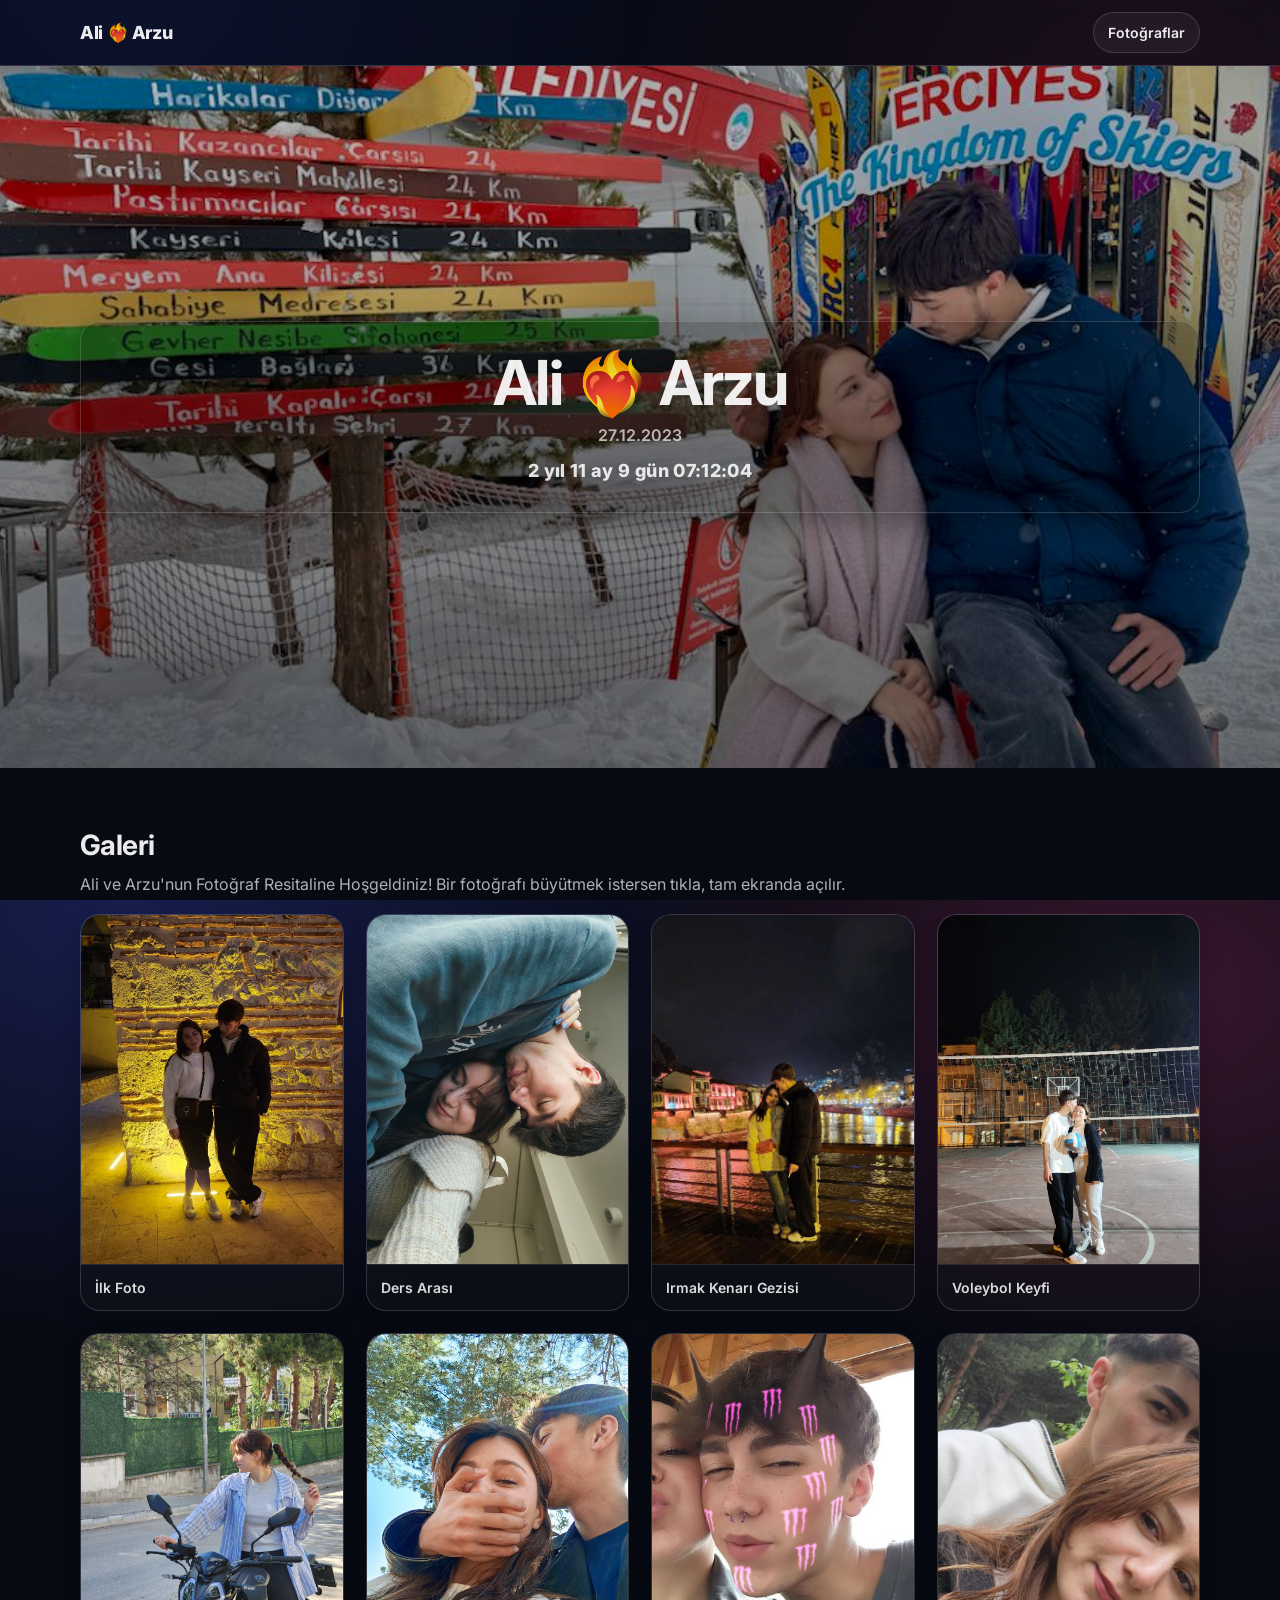
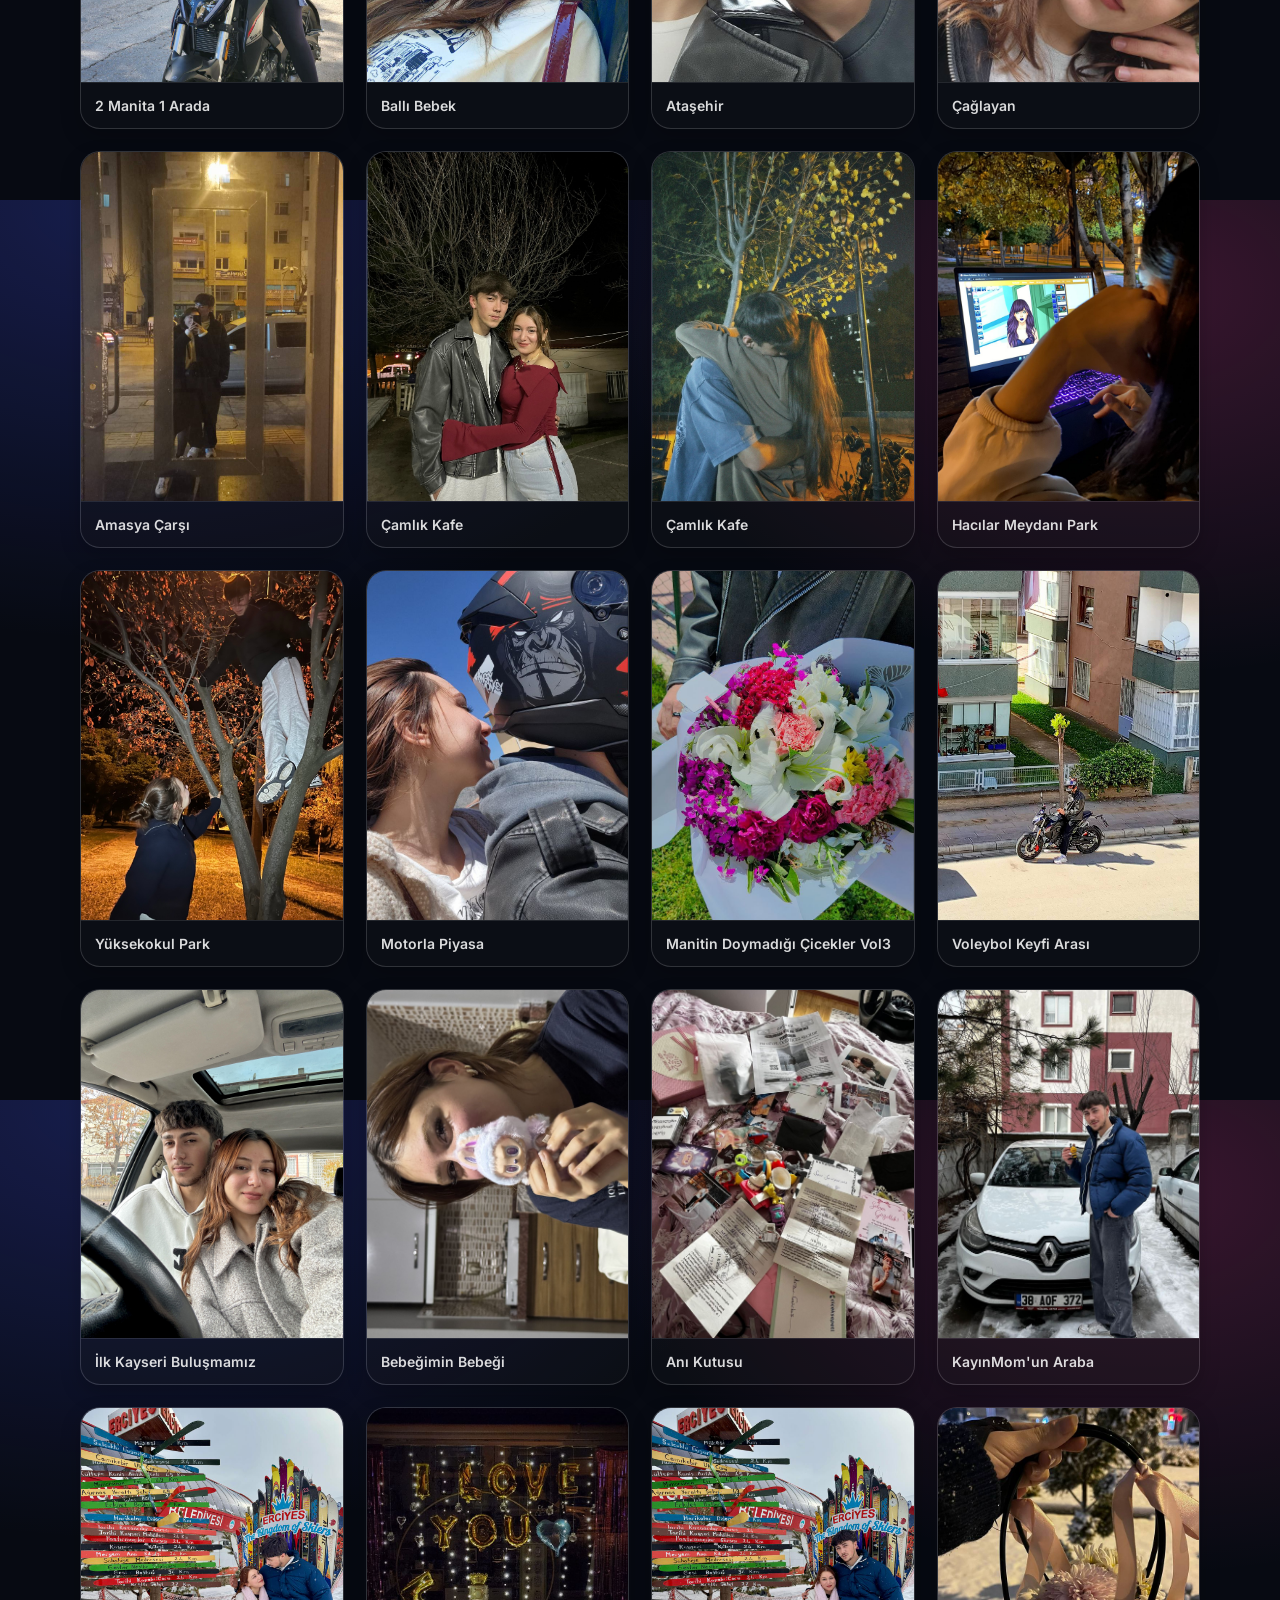
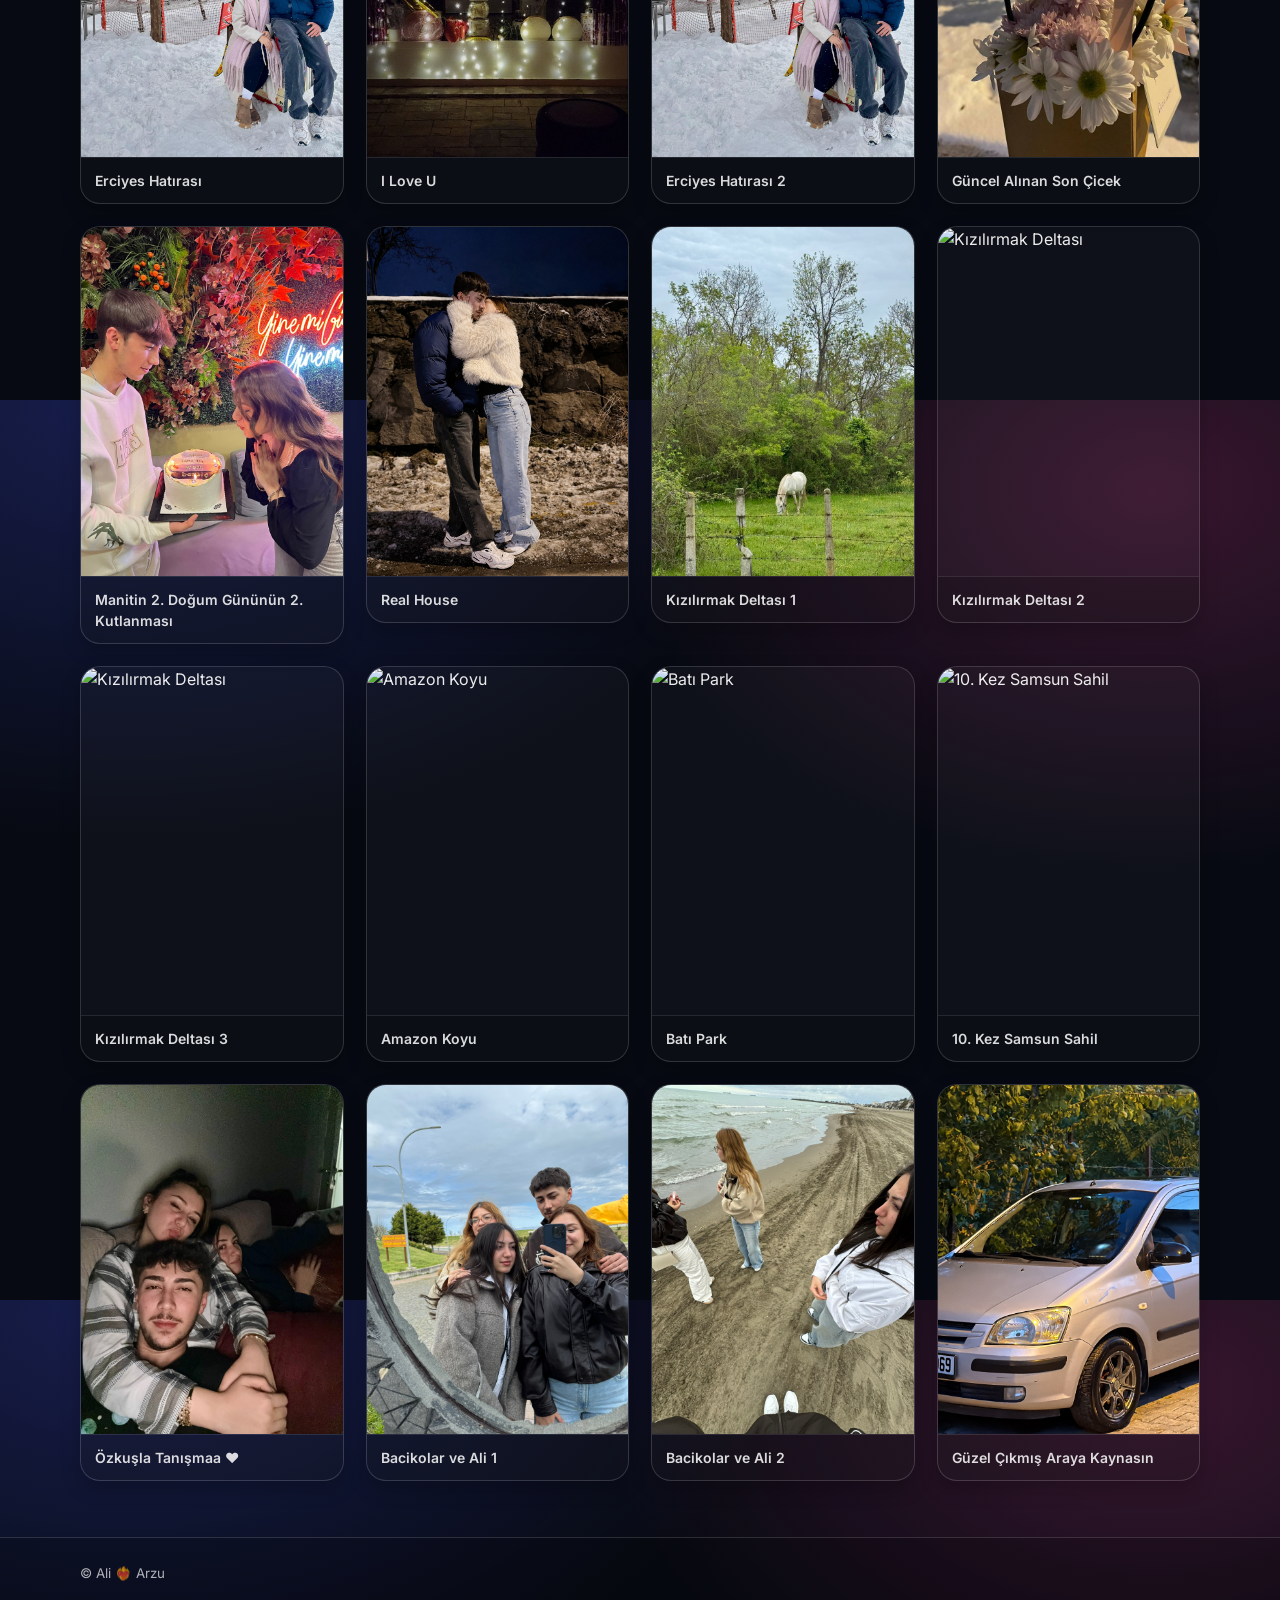
==== commit b9f70a3c: "update" ====
--- a/lara.html
+++ b/lara.html
@@ -528,7 +528,7 @@
       <div class="lightbox" id="img-27" aria-label="Kızılırmak Deltası 1">
         <a class="lightbox__backdrop" href="#gallery" aria-label="Kapat"></a>
         <div class="lightbox__content" role="dialog" aria-modal="true">
-          <img src="images/at.JPEG" alt="Kızılırmak Deltası 1">
+          <img src="images/at.jpeg" alt="Kızılırmak Deltası 1">
           <div class="lightbox__meta">
             <div class="lightbox__title">Kızılırmak Deltası 1</div>
             <a class="lightbox__close" href="#gallery" aria-label="Kapat">×</a>
@@ -538,7 +538,7 @@
       <div class="lightbox" id="img-28" aria-label="Kızılırmak Deltası 2">
         <a class="lightbox__backdrop" href="#gallery" aria-label="Kapat"></a>
         <div class="lightbox__content" role="dialog" aria-modal="true">
-          <img src="images/delta.JPEG" alt="Kızılırmak Deltası 2">
+          <img src="images/delta.jpeg" alt="Kızılırmak Deltası 2">
           <div class="lightbox__meta">
             <div class="lightbox__title">Kızılırmak Deltası 2</div>
             <a class="lightbox__close" href="#gallery" aria-label="Kapat">×</a>
@@ -548,7 +548,7 @@
       <div class="lightbox" id="img-29" aria-label="Kızılırmak Deltası 3">
         <a class="lightbox__backdrop" href="#gallery" aria-label="Kapat"></a>
         <div class="lightbox__content" role="dialog" aria-modal="true">
-          <img src="images/delta1.JPEG" alt="Kızılırmak Deltası 3">
+          <img src="images/delta1.jpeg" alt="Kızılırmak Deltası 3">
           <div class="lightbox__meta">
             <div class="lightbox__title">Kızılırmak Deltası 3</div>
             <a class="lightbox__close" href="#gallery" aria-label="Kapat">×</a>
@@ -558,7 +558,7 @@
       <div class="lightbox" id="img-30" aria-label="Amazon Koyu">
         <a class="lightbox__backdrop" href="#gallery" aria-label="Kapat"></a>
         <div class="lightbox__content" role="dialog" aria-modal="true">
-          <img src="images/samsun.JPEG" alt="Amazon Koyu">
+          <img src="images/samsun.jpeg" alt="Amazon Koyu">
           <div class="lightbox__meta">
             <div class="lightbox__title">Amazon Koyu</div>
             <a class="lightbox__close" href="#gallery" aria-label="Kapat">×</a>
@@ -568,7 +568,7 @@
        <div class="lightbox" id="img-31" aria-label="Batı Park">
         <a class="lightbox__backdrop" href="#gallery" aria-label="Kapat"></a>
         <div class="lightbox__content" role="dialog" aria-modal="true">
-          <img src="images/samsun1.JPEG" alt="Batı Park">
+          <img src="images/samsun1.jpeg" alt="Batı Park">
           <div class="lightbox__meta">
             <div class="lightbox__title">Batı Park</div>
             <a class="lightbox__close" href="#gallery" aria-label="Kapat">×</a>
@@ -578,7 +578,7 @@
         <div class="lightbox" id="img-32" aria-label="10. Kez Samsun Sahil">
         <a class="lightbox__backdrop" href="#gallery" aria-label="Kapat"></a>
         <div class="lightbox__content" role="dialog" aria-modal="true">
-          <img src="images/sahil.JPEG" alt="10. Kez Samsun Sahil">
+          <img src="images/sahil.jpeg" alt="10. Kez Samsun Sahil">
           <div class="lightbox__meta">
             <div class="lightbox__title">10. Kez Samsun Sahil</div>
             <a class="lightbox__close" href="#gallery" aria-label="Kapat">×</a>
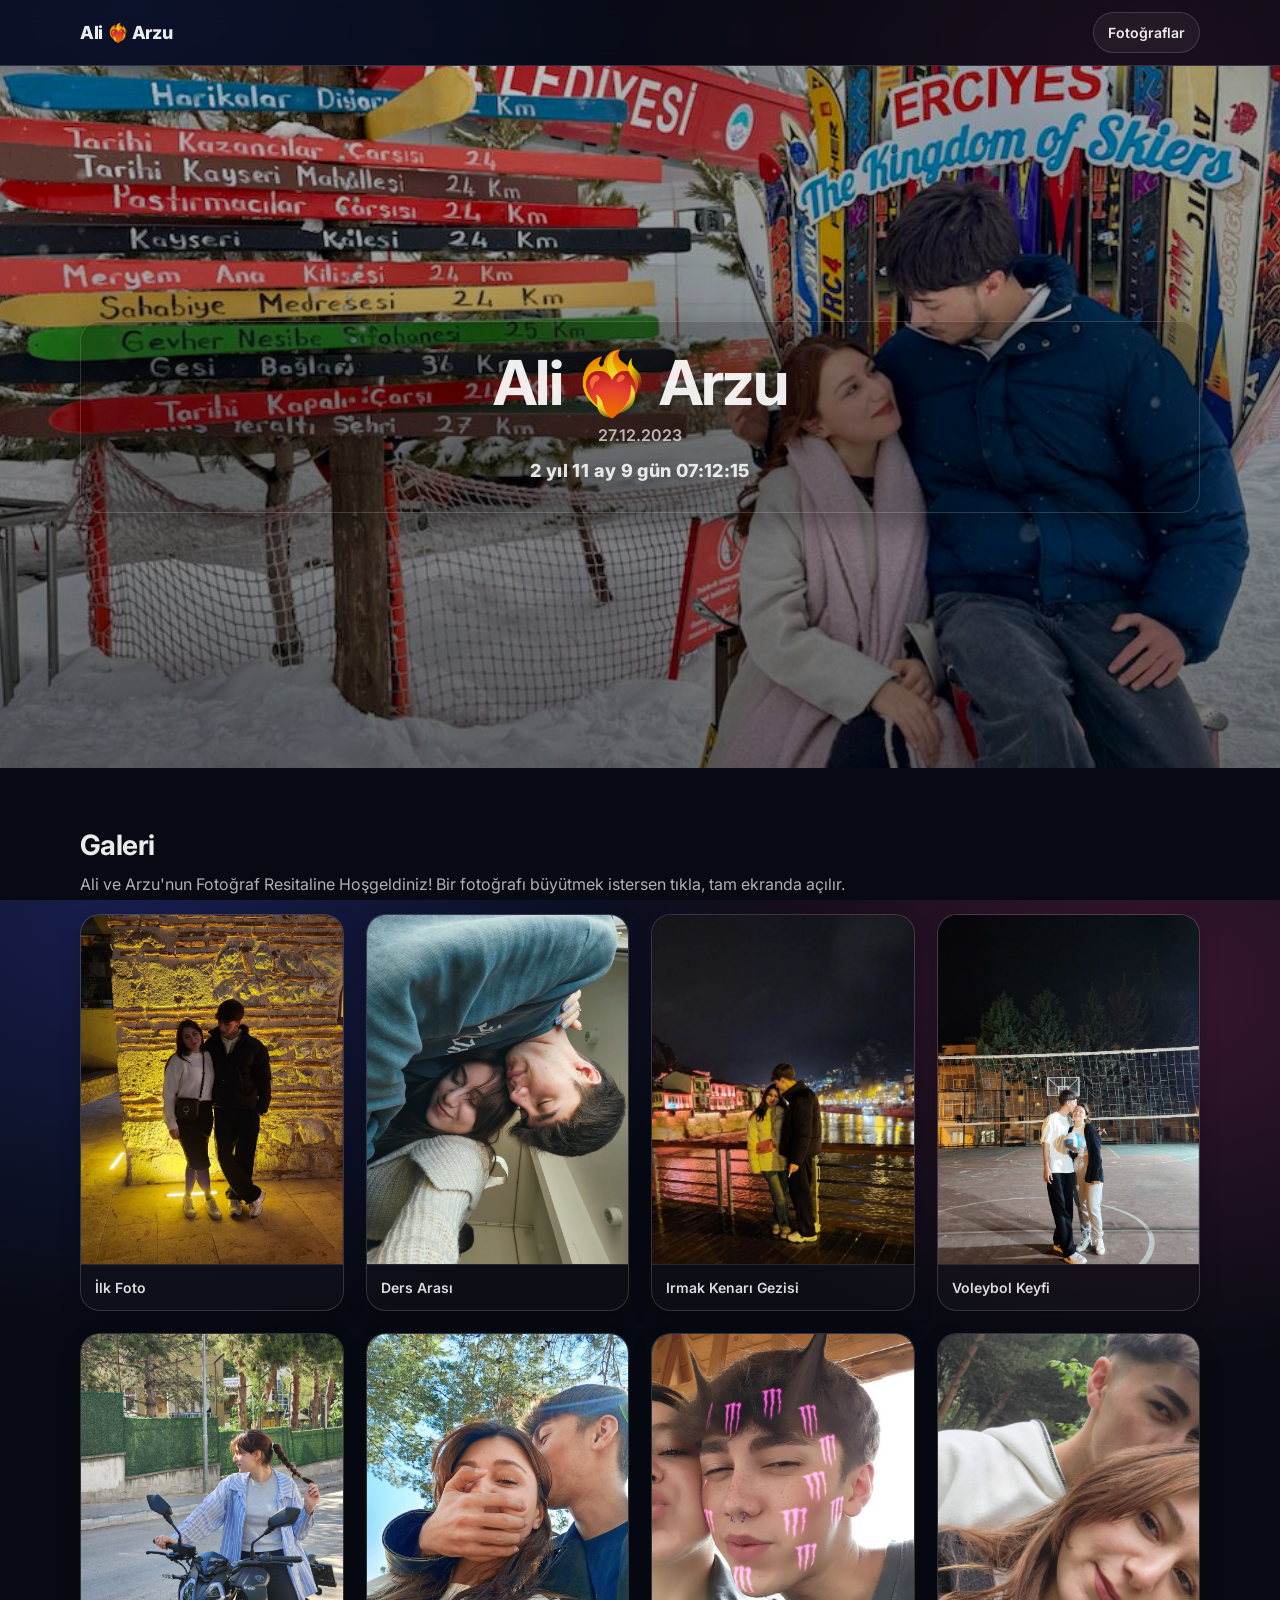
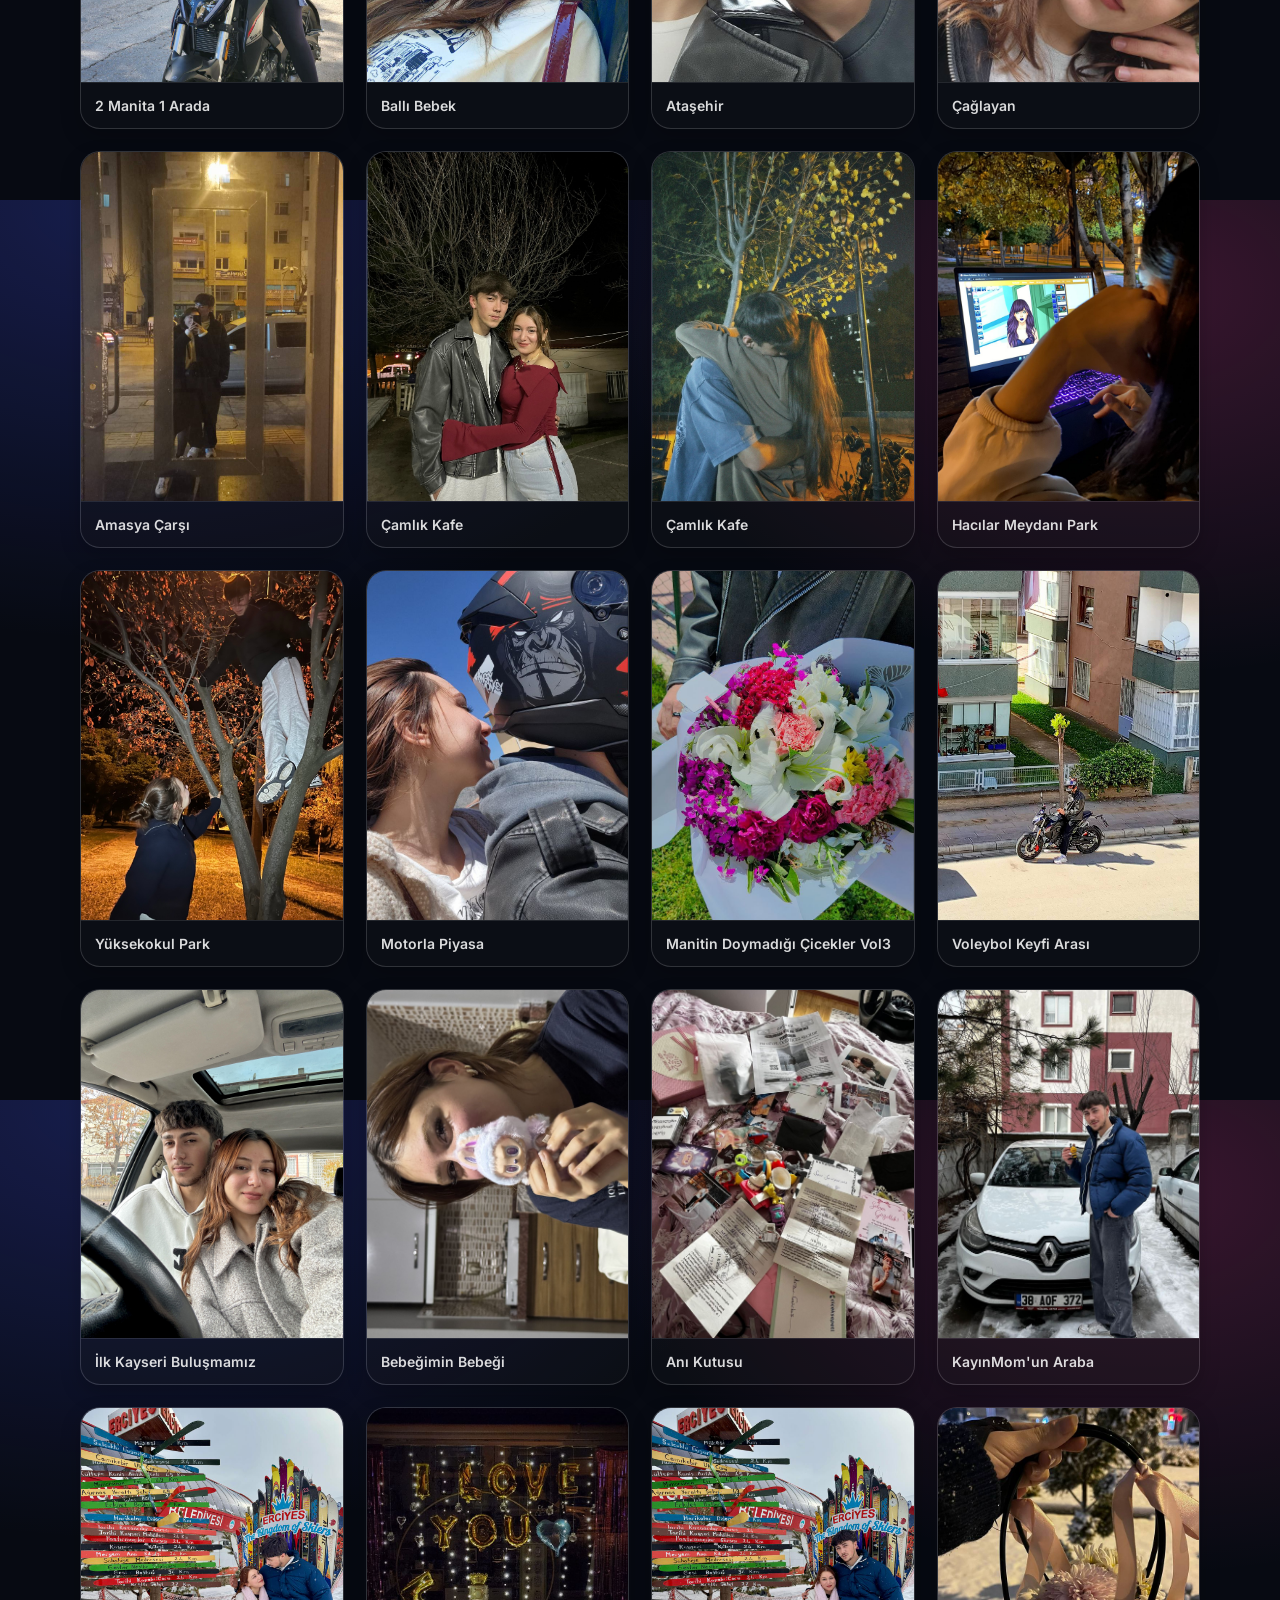
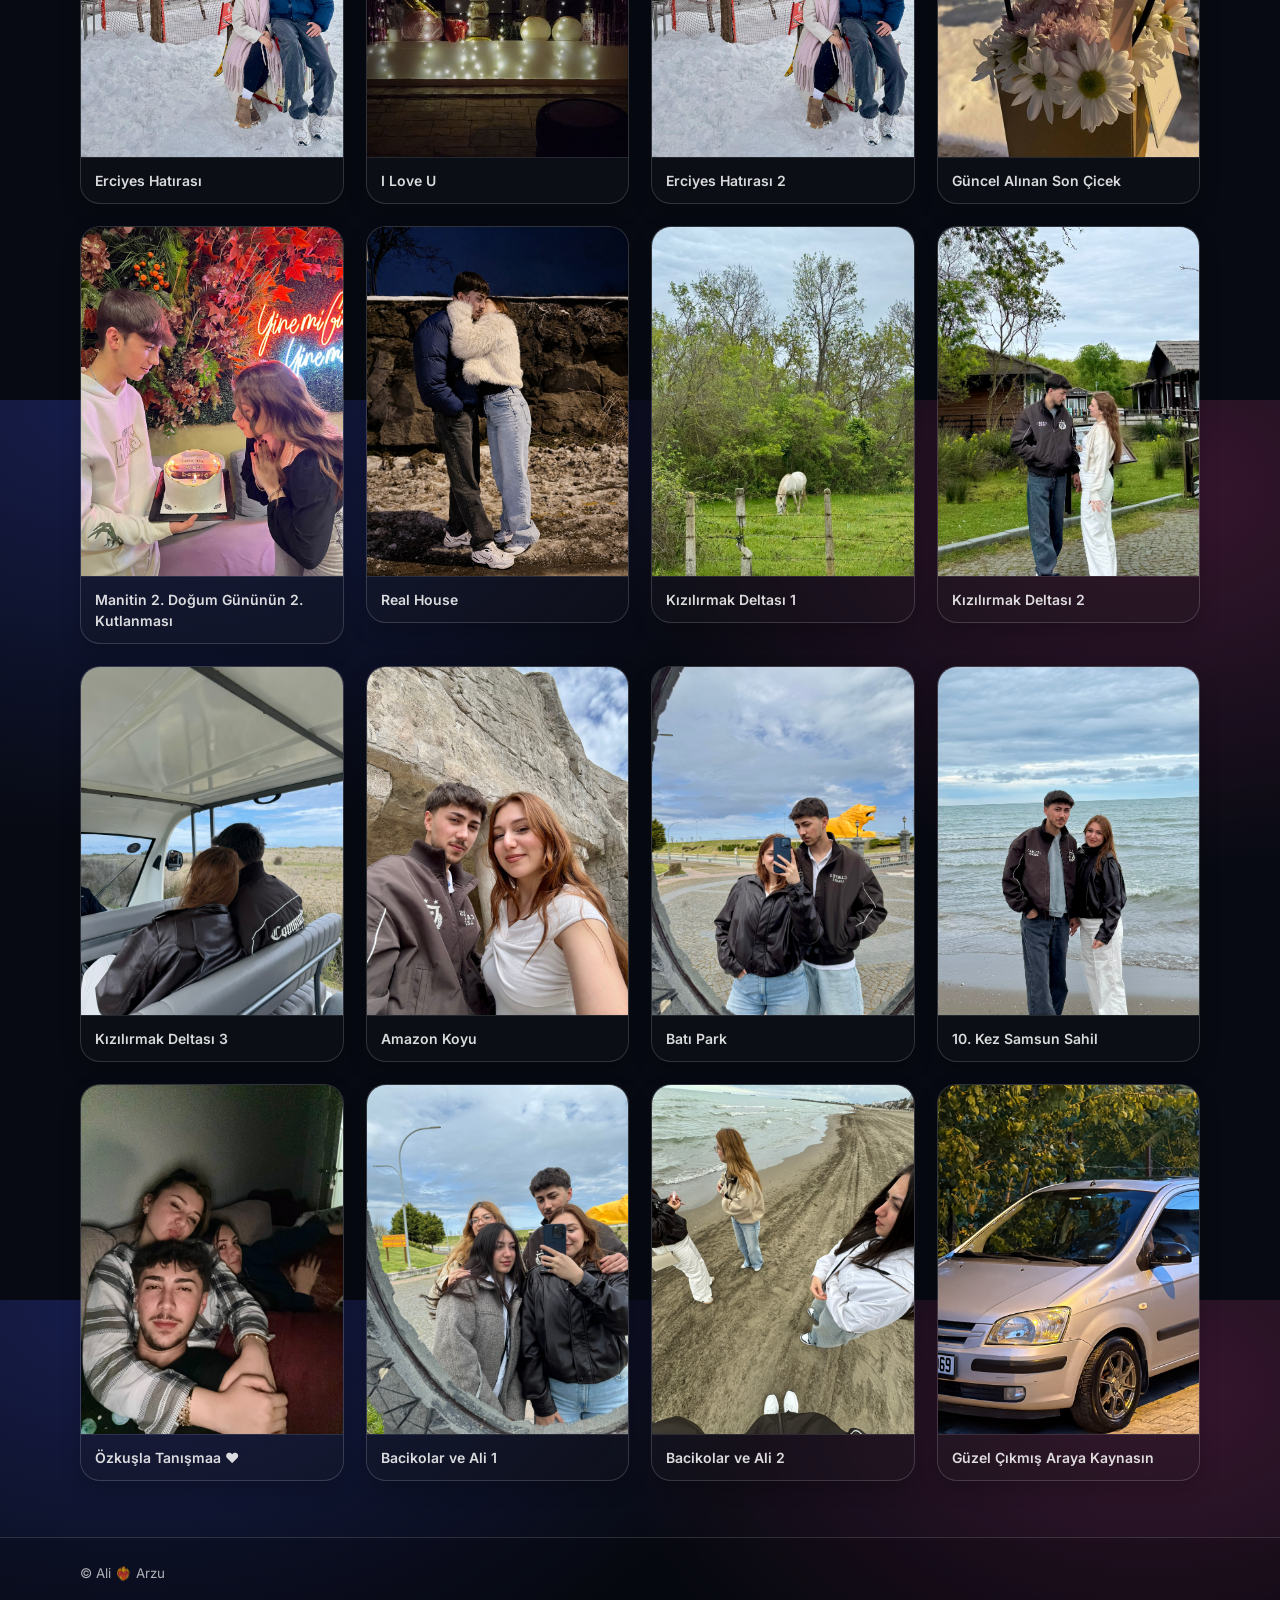
==== commit 6ecae0dd: "Create lara.html" ====
--- a/lara.html
+++ b/lara.html
@@ -207,31 +207,31 @@
         </a>
         <a class="card" href="#img-28">
           <figure>
-            <img loading="lazy" src="images/delta.jpeg" alt="Kızılırmak Deltası">
+            <img loading="lazy" src="images/delta.JPEG" alt="Kızılırmak Deltası">
             <figcaption>Kızılırmak Deltası 2</figcaption>
           </figure>
         </a>
         <a class="card" href="#img-29">
           <figure>
-            <img loading="lazy" src="images/delta1.jpeg" alt="Kızılırmak Deltası">
+            <img loading="lazy" src="images/delta1.JPEG" alt="Kızılırmak Deltası">
             <figcaption>Kızılırmak Deltası 3</figcaption>
           </figure>
         </a>
         <a class="card" href="#img-30">
           <figure>
-            <img loading="lazy" src="images/samsun.jpeg" alt="Amazon Koyu">
+            <img loading="lazy" src="images/samsun.JPEG" alt="Amazon Koyu">
             <figcaption>Amazon Koyu</figcaption>
           </figure>
         </a>
         <a class="card" href="#img-31">
           <figure>
-            <img loading="lazy" src="images/samsun1.jpeg" alt="Batı Park">
+            <img loading="lazy" src="images/samsun1.JPEG" alt="Batı Park">
             <figcaption>Batı Park</figcaption>
           </figure>
         </a>
         <a class="card" href="#img-32">
           <figure>
-            <img loading="lazy" src="images/sahil.jpeg" alt="10. Kez Samsun Sahil">
+            <img loading="lazy" src="images/sahil.JPEG" alt="10. Kez Samsun Sahil">
             <figcaption>10. Kez Samsun Sahil</figcaption>
           </figure>
         </a>
@@ -538,7 +538,7 @@
       <div class="lightbox" id="img-28" aria-label="Kızılırmak Deltası 2">
         <a class="lightbox__backdrop" href="#gallery" aria-label="Kapat"></a>
         <div class="lightbox__content" role="dialog" aria-modal="true">
-          <img src="images/delta.jpeg" alt="Kızılırmak Deltası 2">
+          <img src="images/delta.JPEG" alt="Kızılırmak Deltası 2">
           <div class="lightbox__meta">
             <div class="lightbox__title">Kızılırmak Deltası 2</div>
             <a class="lightbox__close" href="#gallery" aria-label="Kapat">×</a>
@@ -548,7 +548,7 @@
       <div class="lightbox" id="img-29" aria-label="Kızılırmak Deltası 3">
         <a class="lightbox__backdrop" href="#gallery" aria-label="Kapat"></a>
         <div class="lightbox__content" role="dialog" aria-modal="true">
-          <img src="images/delta1.jpeg" alt="Kızılırmak Deltası 3">
+          <img src="images/delta1.JPEG" alt="Kızılırmak Deltası 3">
           <div class="lightbox__meta">
             <div class="lightbox__title">Kızılırmak Deltası 3</div>
             <a class="lightbox__close" href="#gallery" aria-label="Kapat">×</a>
@@ -558,7 +558,7 @@
       <div class="lightbox" id="img-30" aria-label="Amazon Koyu">
         <a class="lightbox__backdrop" href="#gallery" aria-label="Kapat"></a>
         <div class="lightbox__content" role="dialog" aria-modal="true">
-          <img src="images/samsun.jpeg" alt="Amazon Koyu">
+          <img src="images/samsun.JPEG" alt="Amazon Koyu">
           <div class="lightbox__meta">
             <div class="lightbox__title">Amazon Koyu</div>
             <a class="lightbox__close" href="#gallery" aria-label="Kapat">×</a>
@@ -568,7 +568,7 @@
        <div class="lightbox" id="img-31" aria-label="Batı Park">
         <a class="lightbox__backdrop" href="#gallery" aria-label="Kapat"></a>
         <div class="lightbox__content" role="dialog" aria-modal="true">
-          <img src="images/samsun1.jpeg" alt="Batı Park">
+          <img src="images/samsun1.JPEG" alt="Batı Park">
           <div class="lightbox__meta">
             <div class="lightbox__title">Batı Park</div>
             <a class="lightbox__close" href="#gallery" aria-label="Kapat">×</a>
@@ -578,7 +578,7 @@
         <div class="lightbox" id="img-32" aria-label="10. Kez Samsun Sahil">
         <a class="lightbox__backdrop" href="#gallery" aria-label="Kapat"></a>
         <div class="lightbox__content" role="dialog" aria-modal="true">
-          <img src="images/sahil.jpeg" alt="10. Kez Samsun Sahil">
+          <img src="images/sahil.JPEG" alt="10. Kez Samsun Sahil">
           <div class="lightbox__meta">
             <div class="lightbox__title">10. Kez Samsun Sahil</div>
             <a class="lightbox__close" href="#gallery" aria-label="Kapat">×</a>
